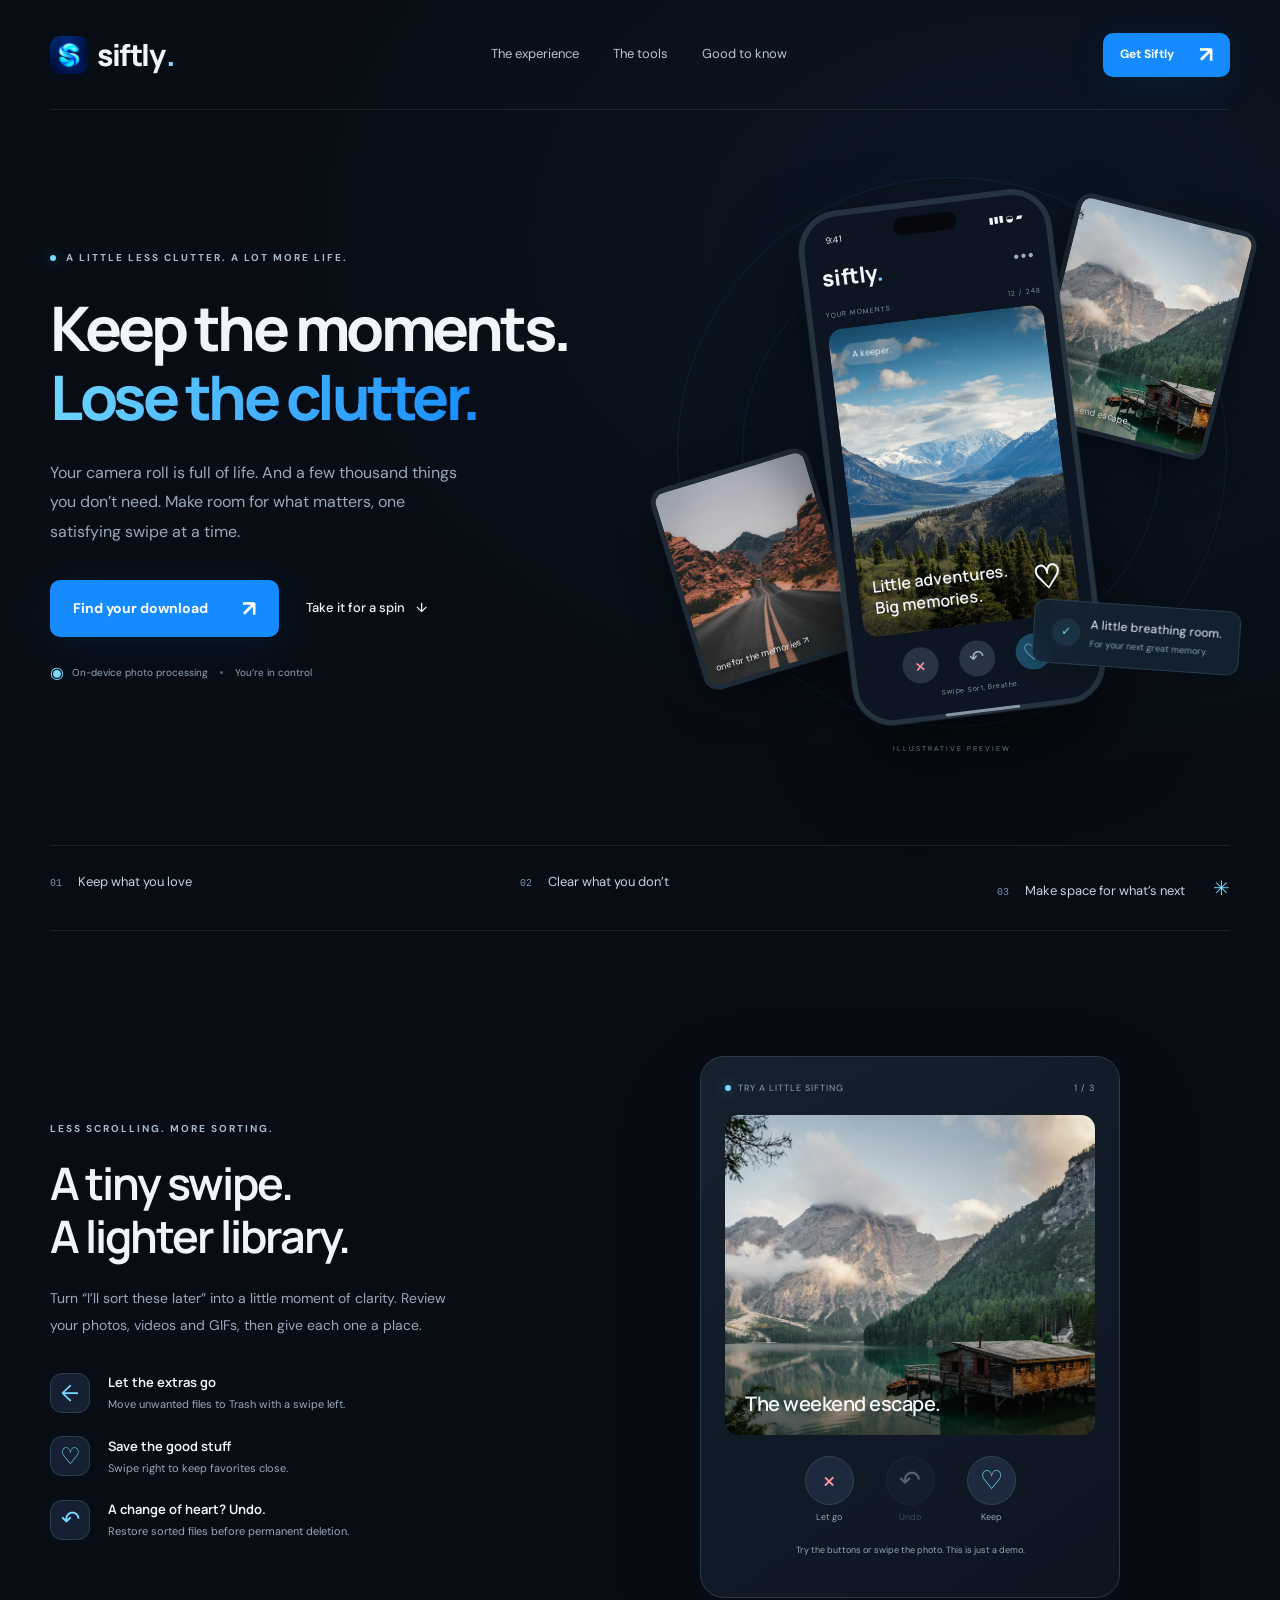
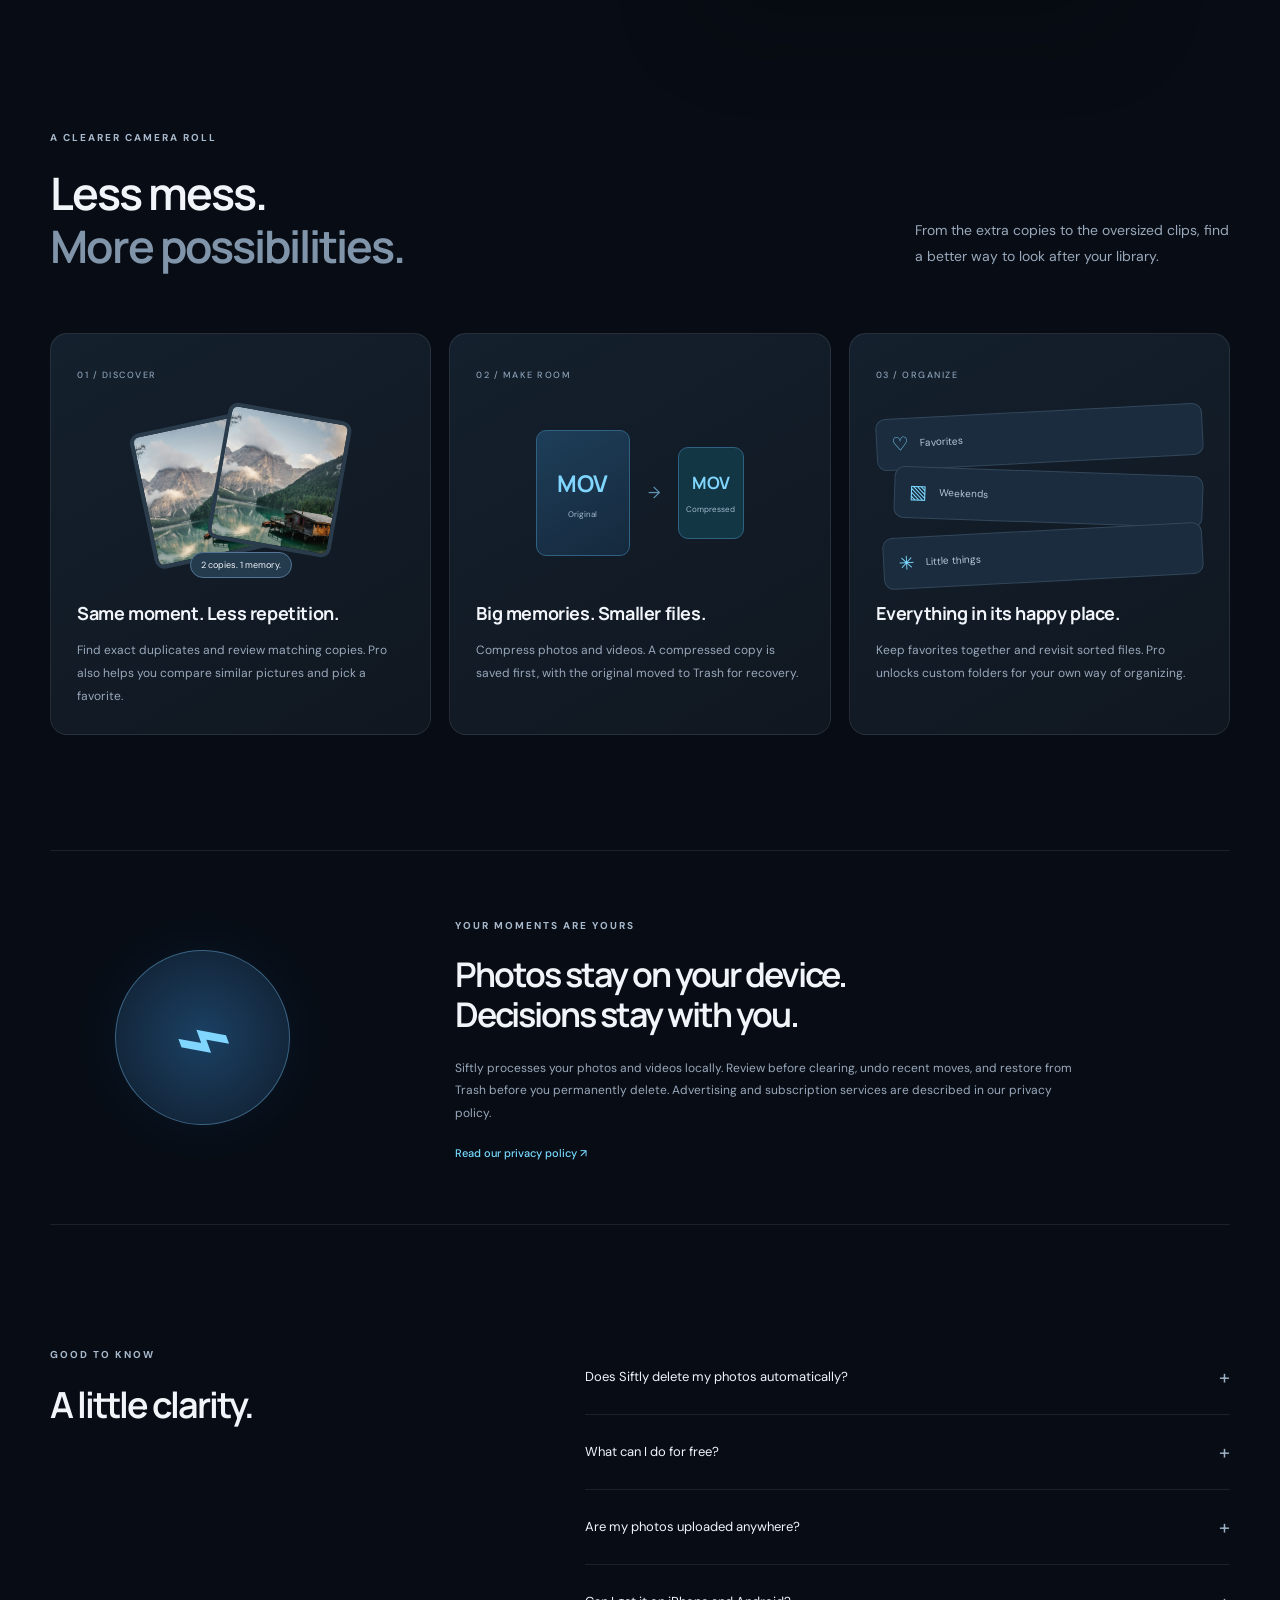
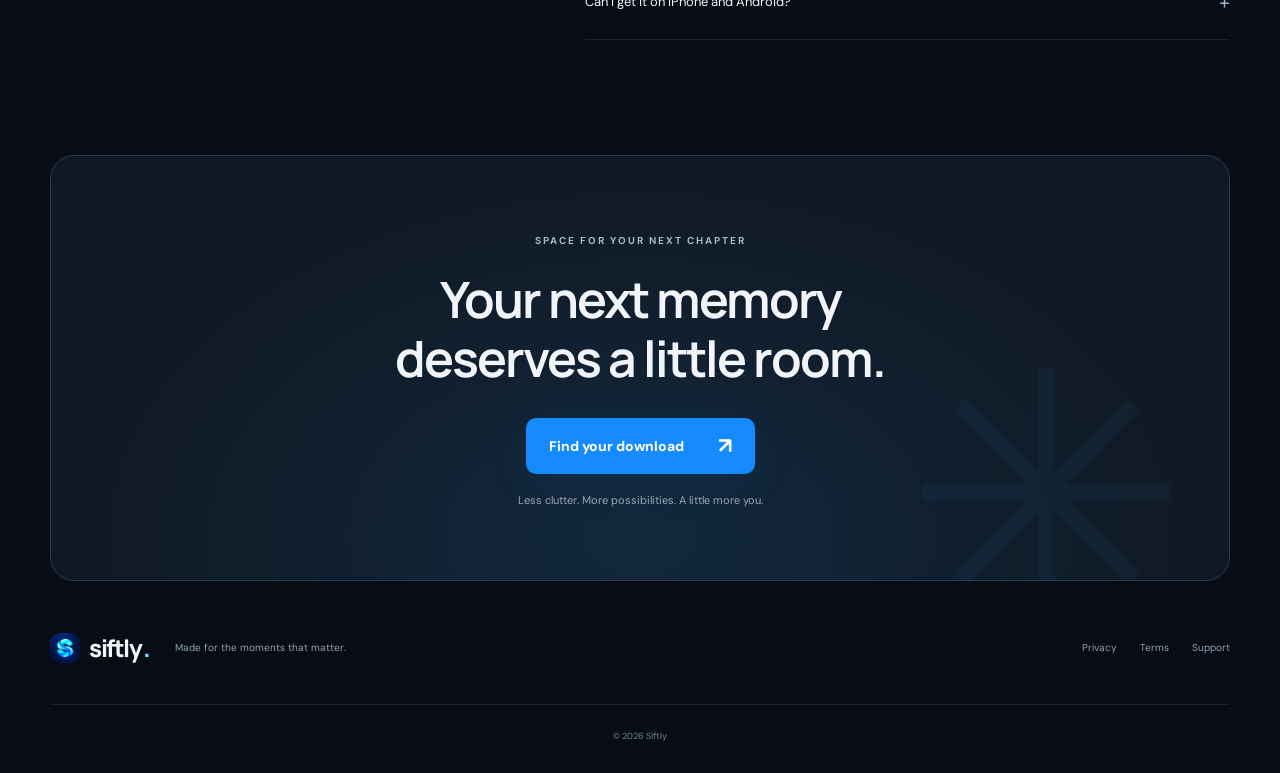
==== index.html @ bf452a88 "Create Siftly landing page and configurable universal download link" ====
<!doctype html>
<html lang="en"><head><meta charset="utf-8"><meta name="viewport" content="width=device-width, initial-scale=1"><meta name="theme-color" content="#080d15"><title>Siftly — Less clutter. More memories.</title><meta name="description" content="Make room for what matters. Siftly helps you review, organize and clean up photos and videos with a swipe, right on your device."><meta property="og:title" content="Siftly — Less clutter. More memories."><meta property="og:description" content="Keep the moments. Lose the clutter. A calmer way to clean your camera roll."><meta property="og:type" content="website"><meta property="og:image" content="https://yousfyousry.github.io/siftly-site/assets/social.jpg"><link rel="icon" href="assets/icon.png"><link rel="stylesheet" href="style.css"><script src="app.js" defer></script></head>
<body><a class="skip" href="#main">Skip to content</a><div class="ambient" aria-hidden="true"></div>
<header class="nav wrap"><a class="brand" href="./" aria-label="Siftly home"><img src="assets/icon.png" alt="" width="38" height="38">siftly<span class="brand-dot">.</span></a><nav aria-label="Main navigation"><a href="#experience">The experience</a><a href="#tools">The tools</a><a href="#questions">Good to know</a></nav><a class="button small" href="download/">Get Siftly <span>↗</span></a></header>
<main id="main"><section class="hero wrap"><div class="hero-copy"><div class="eyebrow"><span class="status-dot"></span> A LITTLE LESS CLUTTER. A LOT MORE LIFE.</div><h1>Keep the moments.<br><span>Lose the clutter.</span></h1><p class="lead">Your camera roll is full of life. And a few thousand things you don’t need. Make room for what matters, one satisfying swipe at a time.</p><div class="hero-actions"><a class="button" href="download/">Find your download <span>↗</span></a><a class="text-link" href="#experience">Take it for a spin <span>↓</span></a></div><div class="hero-note"><span>◉</span> On-device photo processing <i></i> You’re in control</div></div>
<div class="hero-art" aria-label="Illustrative Siftly photo review preview"><div class="orbit orbit-one"></div><div class="orbit orbit-two"></div><div class="photo-card back-card"><img src="assets/lake.jpg" alt="A quiet lake reflecting mountains"><span>the weekend escape</span></div><div class="photo-card side-card"><img src="assets/adventure.jpg" alt="An open landscape at golden hour"><span>one for the memories ↗</span></div><div class="phone"><div class="phone-top"><span>9:41</span><span>▮▮▮ ◒ ▰</span></div><div class="phone-heading"><span>siftly<span class="brand-dot">.</span></span><span class="phone-menu">•••</span></div><div class="phone-progress"><span>YOUR MOMENTS</span><span>12 / 248</span></div><div class="main-photo"><img src="assets/mountain.jpg" alt="A dramatic mountain peak above the clouds"><span class="photo-label">A keeper.</span><div class="photo-bottom"><span>Little adventures.<br>Big memories.</span><span>♡</span></div></div><div class="phone-controls"><span class="trash">×</span><span class="undo">↶</span><span class="like">♡</span></div><div class="phone-caption">Swipe. Sort. Breathe.</div><div class="home-indicator"></div></div><div class="floating-note"><span class="note-icon">✓</span><div>A little breathing room.<small>For your next great memory.</small></div></div><span class="art-caption">ILLUSTRATIVE PREVIEW</span></div></section>
<div class="principles wrap"><span><b>01</b> Keep what you love</span><span><b>02</b> Clear what you don’t</span><span><b>03</b> Make space for what’s next <span class="sparkle">✳</span></span></div>
<section class="experience wrap" id="experience"><div class="section-copy"><span class="eyebrow">LESS SCROLLING. MORE SORTING.</span><h2>A tiny swipe.<br>A lighter library.</h2><p>Turn “I’ll sort these later” into a little moment of clarity. Review your photos, videos and GIFs, then give each one a place.</p><div class="steps"><div><span>←</span><div><h3>Let the extras go</h3><p>Move unwanted files to Trash with a swipe left.</p></div></div><div><span>♡</span><div><h3>Save the good stuff</h3><p>Swipe right to keep favorites close.</p></div></div><div><span>↶</span><div><h3>A change of heart? Undo.</h3><p>Restore sorted files before permanent deletion.</p></div></div></div></div><div class="demo-panel"><div class="demo-heading"><span><span class="status-dot"></span> TRY A LITTLE SIFTING</span><span id="demo-counter">1 / 3</span></div><div class="demo-photo" id="demo-photo"><img id="demo-image" src="assets/lake.jpg" alt="Mountain lake, example photo"><span id="demo-stamp" aria-hidden="true"></span><span class="demo-photo-caption" id="demo-caption">The weekend escape.</span></div><div class="demo-actions"><button id="demo-trash" aria-label="Move example photo to Trash">×<small>Let go</small></button><button id="demo-undo" aria-label="Undo last example decision" disabled>↶<small>Undo</small></button><button id="demo-keep" aria-label="Keep example photo">♡<small>Keep</small></button></div><p class="demo-status" id="demo-status" role="status">Try the buttons or swipe the photo. This is just a demo.</p></div></section>
<section class="tools wrap" id="tools"><div class="section-top"><div><span class="eyebrow">A CLEARER CAMERA ROLL</span><h2>Less mess.<br><span>More possibilities.</span></h2></div><p>From the extra copies to the oversized clips, find a better way to look after your library.</p></div><div class="tool-grid"><article class="tool-card duplicates"><span class="tool-number">01 / DISCOVER</span><div class="duplicate-art" aria-hidden="true"><img src="assets/lake.jpg" alt=""><img src="assets/lake.jpg" alt=""><span>2 copies. 1 memory.</span></div><h3>Same moment. Less repetition.</h3><p>Find exact duplicates and review matching copies. Pro also helps you compare similar pictures and pick a favorite.</p></article><article class="tool-card compression"><span class="tool-number">02 / MAKE ROOM</span><div class="compress-art" aria-hidden="true"><div class="file-big">MOV<span>Original</span></div><span>→</span><div class="file-small">MOV<span>Compressed</span></div></div><h3>Big memories. Smaller files.</h3><p>Compress photos and videos. A compressed copy is saved first, with the original moved to Trash for recovery.</p></article><article class="tool-card organize"><span class="tool-number">03 / ORGANIZE</span><div class="folder-art" aria-hidden="true"><div>♡<span>Favorites</span></div><div>▧<span>Weekends</span></div><div>✳<span>Little things</span></div></div><h3>Everything in its happy place.</h3><p>Keep favorites together and revisit sorted files. Pro unlocks custom folders for your own way of organizing.</p></article></div></section>
<section class="privacy wrap"><div class="privacy-icon" aria-hidden="true">⌁</div><div><span class="eyebrow">YOUR MOMENTS ARE YOURS</span><h2>Photos stay on your device.<br>Decisions stay with you.</h2><p>Siftly processes your photos and videos locally. Review before clearing, undo recent moves, and restore from Trash before you permanently delete. Advertising and subscription services are described in our privacy policy.</p><a class="text-link" href="https://yousfyousry.github.io/siftly-legal/privacy.html">Read our privacy policy ↗</a></div></section>
<section class="faq wrap" id="questions"><div><span class="eyebrow">GOOD TO KNOW</span><h2>A little clarity.</h2></div><div class="faq-list"><details><summary>Does Siftly delete my photos automatically?<span>+</span></summary><p>You decide what to move to Trash. Permanent deletion requires a separate confirmation. Undo and Restore help you recover files before permanent deletion.</p></details><details><summary>What can I do for free?<span>+</span></summary><p>Free includes manual swipe review, photos, videos and GIFs, Favorites, Trash, Undo, Restore, basic local compression and duplicate previews. Pro adds tools such as similar-picture detection, unlimited duplicate cleanup, custom folders and advanced compression. Prices and subscription terms are shown in the app.</p></details><details><summary>Are my photos uploaded anywhere?<span>+</span></summary><p>Siftly does not upload your photos or videos. Media processing happens on your device. The app uses advertising, analytics and subscription services; see the privacy policy for their data practices.</p></details><details><summary>Can I get it on iPhone and Android?<span>+</span></summary><p>Use the download page to choose your platform. Store links will be added here when confirmed. Availability may vary by platform and region.</p></details></div></section>
<section class="final-cta wrap"><span class="eyebrow">SPACE FOR YOUR NEXT CHAPTER</span><h2>Your next memory<br>deserves a little room.</h2><a class="button" href="download/">Find your download <span>↗</span></a><p>Less clutter. More possibilities. A little more you.</p><span class="cta-spark" aria-hidden="true">✳</span></section></main>
<footer class="wrap"><a class="brand" href="./"><img src="assets/icon.png" alt="" width="30" height="30">siftly<span class="brand-dot">.</span></a><span>Made for the moments that matter.</span><div><a href="https://yousfyousry.github.io/siftly-legal/privacy.html">Privacy</a><a href="https://yousfyousry.github.io/siftly-legal/terms.html">Terms</a><a href="https://yousfyousry.github.io/siftly-legal/support.html">Support</a></div><small>© 2026 Siftly</small></footer></body></html>
---- style.css ----
@import url('https://fonts.googleapis.com/css2?family=DM+Sans:wght@400;450;500;600;650;700&family=Manrope:wght@400;500;600;650;700;750;800&display=swap');
:root{color-scheme:dark;--bg:#080d15;--surface:#111923;--text:#f1f4f9;--muted:#99a8bb;--blue:#168bff;--cyan:#77d9ff;--line:#ffffff16}*{box-sizing:border-box}html{scroll-behavior:smooth;scroll-padding-top:35px}body{margin:0;background:var(--bg);color:var(--text);font-family:'DM Sans',sans-serif;line-height:1.6}a{color:inherit;text-decoration:none}button{font:inherit}a,button,summary{-webkit-tap-highlight-color:transparent}a:focus-visible,button:focus-visible,summary:focus-visible{outline:3px solid var(--cyan);outline-offset:6px}.wrap{max-width:1240px;width:calc(100% - 100px);margin:auto}.ambient{position:absolute;inset:0 0 auto;height:950px;z-index:-1;overflow:hidden;background:radial-gradient(ellipse at 80% 25%,#112b454a,transparent 52%)}.nav{height:110px;display:flex;align-items:center;justify-content:space-between;border-bottom:1px solid var(--line)}.brand{display:flex;align-items:center;gap:9px;font:800 30px 'Manrope',sans-serif;letter-spacing:-1.5px}.brand img{border-radius:11px}.brand-dot{color:var(--cyan);margin-left:-7px}.nav nav{display:flex;gap:34px;font-size:13px;color:#bac5d2}.nav nav a:hover,.text-link:hover,footer a:hover{color:var(--cyan)}.button{display:inline-flex;justify-content:center;align-items:center;gap:34px;background:var(--blue);color:#fff;padding:17px 23px;border-radius:10px;font-size:14px;font-weight:700;box-shadow:0 7px 40px #168bff18;transition:background .2s,transform .2s}.button:hover{background:#36a2ff;transform:translateY(-2px)}.button span{font-size:22px;line-height:1}.button.small{padding:11px 17px;gap:25px;font-size:12px}.hero{display:grid;grid-template-columns:1.08fr 1fr;min-height:735px;align-items:center;gap:25px;padding-top:38px;padding-bottom:65px}.eyebrow{font-size:10px;letter-spacing:2px;font-weight:700;color:#a8b9cc;display:inline-flex;align-items:center;gap:10px}.status-dot{display:inline-block;width:6px;height:6px;border-radius:50%;background:var(--cyan);box-shadow:0 0 14px #77d9ff6b;flex-shrink:0}h1,h2,h3,p{margin:0}h1,h2,h3{font-family:'Manrope',sans-serif}h1{font-size:clamp(42px,4.8vw,66px);line-height:1.12;letter-spacing:-3.5px;font-weight:750;margin:26px 0}h1>span{background:linear-gradient(110deg,#71d8ff,#168bff);background-clip:text;-webkit-background-clip:text;color:transparent}.lead{font-size:16px;color:var(--muted);max-width:425px;line-height:1.85}.hero-actions{display:flex;align-items:center;gap:27px;margin:34px 0 23px}.text-link{font-size:13px;font-weight:500}.hero-actions .text-link span{margin-left:8px}.hero-note{display:flex;align-items:center;gap:8px;color:#94a6ba;font-size:10px}.hero-note>span{color:var(--cyan);font-size:16px}.hero-note i{height:3px;width:3px;background:#536278;border-radius:50%;margin:0 4px}.hero-art{position:relative;height:600px;isolation:isolate}.orbit{position:absolute;border:1px solid #168bff22;width:550px;height:550px;left:50%;top:48%;transform:translate(-50%,-50%);border-radius:50%;z-index:-2}.orbit-two{width:420px;height:420px;background:radial-gradient(circle,#168bff15,transparent 70%)}.phone{position:absolute;top:35px;left:50%;transform:translateX(-50%) rotate(-7deg);width:253px;height:517px;border:5px solid #25333e;border-radius:40px;background:#0c1521;box-shadow:0 40px 80px #0009,0 0 0 1px #69819a55;padding:16px 13px}.phone-top{display:flex;justify-content:space-between;font-size:9px;padding:0 9px 12px}.phone-top::after{content:'';position:absolute;top:9px;left:91px;height:18px;width:64px;border-radius:16px;background:#06080d}.phone-heading{display:flex;justify-content:space-between;align-items:center;font:800 22px 'Manrope';padding:4px 1px}.phone-heading .brand-dot{margin:0}.phone-menu{font:700 15px sans-serif;color:#a0aec0;letter-spacing:2px}.phone-progress{display:flex;justify-content:space-between;color:#7d90a7;font-size:7px;letter-spacing:1px;padding:12px 0 8px}.main-photo{height:310px;position:relative;overflow:hidden;border-radius:15px}.main-photo>img{height:100%;width:100%;object-fit:cover}.main-photo:after{content:'';position:absolute;inset:0;background:linear-gradient(transparent 45%,#0009)}.photo-label{position:absolute;z-index:1;top:16px;left:12px;font-size:9px;padding:4px 10px;border-radius:20px;background:#ffffff25;backdrop-filter:blur(10px)}.photo-bottom{position:absolute;z-index:1;bottom:16px;left:14px;right:14px;display:flex;align-items:center;justify-content:space-between;font:600 16px 'Manrope';line-height:1.4}.photo-bottom>span:last-child{font-size:32px}.phone-controls{display:flex;justify-content:center;gap:21px;padding:16px 0 6px}.phone-controls>span{width:36px;height:36px;border-radius:50%;display:grid;place-items:center;font-size:23px;background:#283444}.phone-controls .trash{color:#ff929e}.phone-controls .like{background:#1d4d6a;color:#8cdeff}.phone-controls .undo{font-size:18px;color:#a0b6c7}.phone-caption{font-size:7px;color:#8498ad;text-align:center;letter-spacing:.5px}.home-indicator{width:75px;height:3px;border-radius:10px;background:#8795a6;margin:16px auto 0}.photo-card{position:absolute;border:5px solid #1e2a36;background:#1e2a36;border-radius:15px;overflow:hidden;box-shadow:0 15px 45px #0006}.photo-card img{width:100%;height:100%;object-fit:cover}.photo-card span{position:absolute;bottom:10px;left:10px;font-size:9px;text-shadow:0 2px 6px #000}.back-card{width:185px;height:235px;right:-4px;top:45px;transform:rotate(14deg);z-index:-1}.side-card{width:165px;height:210px;left:-1px;top:300px;transform:rotate(-17deg);z-index:-1}.floating-note{position:absolute;right:-10px;bottom:95px;display:flex;align-items:center;gap:10px;border:1px solid #8bdcff27;background:#132434db;backdrop-filter:blur(20px);padding:13px 18px;border-radius:12px;box-shadow:0 10px 30px #0003;font-size:12px;transform:rotate(4deg)}.floating-note small{display:block;color:#839cb3;font-size:9px;margin-top:2px}.note-icon{width:28px;height:28px;display:grid;place-items:center;background:#77d9ff16;color:var(--cyan);border-radius:50%}.art-caption{position:absolute;bottom:10px;left:50%;transform:translateX(-50%);font-size:7px;letter-spacing:2px;color:#687c91;white-space:nowrap}.principles{display:flex;justify-content:space-between;border-block:1px solid var(--line);padding:26px 0;font-size:13px;color:#c7d2df}.principles b{font:400 10px monospace;color:#7791aa;margin-right:13px}.sparkle{color:var(--cyan);font-size:20px;margin-left:25px}.experience{display:grid;grid-template-columns:1fr 1fr;gap:120px;align-items:center;padding-block:125px}h2{font-size:clamp(34px,3.5vw,47px);line-height:1.18;letter-spacing:-2px;font-weight:650;margin:18px 0 22px}.section-copy>p,.section-top>p,.privacy p{color:var(--muted);font-size:14px;line-height:1.9;max-width:405px}.steps{margin-top:34px;display:grid;gap:22px}.steps>div{display:flex;gap:18px;align-items:center}.steps>div>span{width:40px;height:40px;display:grid;place-items:center;color:var(--cyan);background:#152132;border:1px solid #2b3e53;border-radius:12px;font-size:23px}.steps h3{font-size:13px;font-weight:650;margin-bottom:3px}.steps p{color:var(--muted);font-size:11px}.demo-panel{border:1px solid #29394a;border-radius:24px;padding:24px;background:linear-gradient(145deg,#15212d,#0c1420);max-width:420px;box-shadow:0 35px 90px #0003}.demo-heading{display:flex;justify-content:space-between;align-items:center;color:#8ca2b7;font-size:9px;letter-spacing:1px;margin-bottom:20px}.demo-heading>span:first-child{display:flex;align-items:center;gap:7px}.demo-photo{height:320px;border-radius:14px;position:relative;overflow:hidden;touch-action:pan-y;transition:transform .18s,opacity .18s}.demo-photo img{width:100%;height:100%;object-fit:cover}.demo-photo:after{content:'';position:absolute;inset:60% 0 0;background:linear-gradient(transparent,#0008)}.demo-photo-caption{position:absolute;bottom:18px;left:20px;z-index:1;font:600 20px 'Manrope';letter-spacing:-.5px}.demo-actions{display:flex;justify-content:center;gap:32px;padding-top:21px}.demo-actions button{border:1px solid #344357;background:#1d2a3d;color:#e4eaf2;border-radius:50%;width:49px;height:49px;font-size:26px;position:relative;cursor:pointer;transition:transform .2s,background .2s}.demo-actions button:hover{transform:scale(1.1);background:#2a3d57}.demo-actions button:disabled{opacity:.35;cursor:default}.demo-actions small{position:absolute;top:53px;left:0;right:0;font-size:9px;color:#91a5ba;white-space:nowrap}.demo-actions button:first-child{color:#ff97a8}.demo-actions button:last-child{color:var(--cyan)}.demo-status{margin-top:38px;font-size:9px;text-align:center;color:#91a5ba;min-height:30px}#demo-stamp{position:absolute;top:25px;left:25px;font-size:24px;font-weight:700;z-index:2;color:var(--cyan);border:2px solid currentColor;padding:3px 12px;border-radius:7px;transform:rotate(-12deg);display:none}.section-top{display:flex;align-items:flex-end;justify-content:space-between;margin-bottom:38px}.section-top>p{max-width:315px;margin-bottom:25px}.section-top h2 span{color:#8094aa}.tool-grid{display:grid;grid-template-columns:repeat(3,1fr);gap:18px}.tool-card{border:1px solid var(--line);border-radius:17px;background:linear-gradient(150deg,#14202d,#101720);padding:26px;overflow:hidden}.tool-number{font:500 9px 'DM Sans';letter-spacing:1.5px;color:#8a9fb5}.tool-card h3{font-size:18px;line-height:1.5;letter-spacing:-.4px;margin:20px 0 12px}.tool-card p{font-size:12px;line-height:1.9;color:var(--muted)}.duplicate-art{position:relative;height:175px;margin-top:20px}.duplicate-art img{position:absolute;width:125px;height:138px;object-fit:cover;border-radius:10px;border:4px solid #2a3c4c;top:16px;left:calc(50% - 100px);transform:rotate(-12deg)}.duplicate-art img+img{left:calc(50% - 24px);transform:rotate(10deg);top:6px}.duplicate-art>span{position:absolute;bottom:2px;left:50%;transform:translateX(-50%);font-size:9px;white-space:nowrap;background:#243a4d;border:1px solid #537694;padding:5px 10px;border-radius:20px}.compress-art{height:175px;margin-top:20px;display:flex;gap:18px;align-items:center;justify-content:center}.file-big,.file-small{border:1px solid #2f6183;border-radius:10px;background:linear-gradient(150deg,#1e3e59,#15293d);display:flex;flex-direction:column;align-items:center;justify-content:center;font:700 23px 'Manrope';color:#80d6ff;width:94px;height:126px}.file-small{width:66px;height:92px;font-size:17px;background:#123644}.compress-art>span{color:#6293b4}.compress-art div>span{font:400 8px 'DM Sans';margin-top:10px;color:#a2b9cc}.folder-art{display:flex;flex-direction:column;gap:7px;margin:28px 0 0;height:167px;justify-content:center}.folder-art>div{padding:10px 14px;border-radius:10px;border:1px solid #32475b;background:#1a2c3e;color:#7cd9ff;display:flex;align-items:center;gap:12px;font-size:19px;transform:rotate(-3deg)}.folder-art>div:nth-child(2){margin-left:18px;transform:rotate(2deg)}.folder-art>div:nth-child(3){margin-left:7px}.folder-art span{font-size:10px;color:#b5c8da}.privacy{display:grid;grid-template-columns:260px 1fr;align-items:center;gap:80px;margin-top:115px;padding:60px 65px;border-block:1px solid var(--line)}.privacy-icon{border:1px solid #3a6484;background:radial-gradient(circle,#1b4164,#101c2b);border-radius:50%;width:175px;height:175px;display:grid;place-items:center;color:#80d6ff;font-size:95px;box-shadow:0 0 60px #168bff12;transform:rotate(-20deg)}.privacy h2{font-size:34px}.privacy p{max-width:620px;font-size:12px}.privacy .text-link{display:inline-block;margin-top:20px;color:var(--cyan);font-size:11px}.faq{display:grid;grid-template-columns:1fr 1.4fr;gap:75px;padding-block:115px}.faq h2{font-size:36px}.faq details{border-bottom:1px solid var(--line);padding:21px 0}.faq summary{display:flex;align-items:center;justify-content:space-between;gap:20px;cursor:pointer;font-size:13px;list-style:none}.faq summary::-webkit-details-marker{display:none}.faq summary>span{font-size:20px;color:#9cb1c6}.faq details[open] summary>span{transform:rotate(45deg)}.faq details p{font-size:12px;color:var(--muted);line-height:1.85;padding-top:17px;padding-right:20px}.final-cta{position:relative;overflow:hidden;padding:70px;text-align:center;border:1px solid #233c57;border-radius:24px;background:radial-gradient(ellipse at 50% 90%,#143e6566,transparent 70%),#101923}.final-cta h2{font-size:50px;position:relative;z-index:1;margin-bottom:30px}.final-cta p{font-size:11px;color:var(--muted);margin-top:18px}.cta-spark{position:absolute;right:40px;bottom:-90px;font-size:340px;color:#3fa7ff0b;line-height:1}footer{display:flex;align-items:center;gap:25px;flex-wrap:wrap;padding:50px 0 30px;font-size:10px;color:#8fa2b7}footer .brand{font-size:24px;color:var(--text)}footer>div{margin-left:auto;display:flex;gap:23px}footer small{width:100%;font-size:9px;text-align:center;border-top:1px solid var(--line);padding-top:24px;margin-top:15px;color:#708397}.skip{position:absolute;top:-100px;left:20px;padding:10px;z-index:10;background:var(--blue)}.skip:focus{top:10px}.download-page{min-height:100vh;display:flex;flex-direction:column}.download-main{flex:1;text-align:center;padding:85px 0}.download-main>img{width:85px;border-radius:24px}.download-main h1{font-size:52px;margin:25px auto 20px}.download-main>p{color:var(--muted);max-width:440px;margin:auto;font-size:15px}.store-options{display:flex;justify-content:center;gap:16px;margin:35px 0 25px}.store-option{width:230px;border:1px solid #334b62;border-radius:15px;padding:22px;text-align:left;background:var(--surface);display:flex;gap:17px;align-items:center}.store-option b{font-size:24px;color:var(--cyan)}.store-option strong{font-size:14px;display:block}.store-option small{font-size:10px;color:var(--muted)}.store-option.detected{border-color:var(--blue);box-shadow:0 0 35px #168bff20}.download-status{font-size:12px!important;padding:0 15px}.download-main .text-link{display:inline-block;margin-top:30px;color:var(--cyan)}.reveal{opacity:0;transform:translateY(18px);transition:opacity .7s,transform .7s}.reveal.visible{opacity:1;transform:none}
@media(min-width:1500px){.hero{min-height:780px}}@media(max-width:1100px){.wrap{width:calc(100% - 64px)}h1{font-size:50px}.hero{gap:0}.hero-art{transform:scale(.88);transform-origin:center}.hero-actions{gap:17px}.hero-actions .button{gap:18px}.experience{gap:65px}.privacy{grid-template-columns:180px 1fr;gap:40px;padding-inline:25px}.tool-card{padding:20px}.tool-card h3{font-size:16px}}@media(max-width:800px){.nav{height:88px}.nav nav{gap:20px}.nav nav a{font-size:11px}.nav nav a:last-child{display:none}.hero{grid-template-columns:1fr;text-align:center;padding-top:65px;min-height:0;gap:20px}.hero-copy{max-width:580px;margin:auto}.hero h1{font-size:58px}.lead{margin:auto;max-width:460px}.hero-actions,.hero-note{justify-content:center}.hero-art{width:500px;max-width:100%;margin:auto;height:570px;transform:scale(.94)}.principles{font-size:10px}.principles b{margin-right:7px}.sparkle{display:none}.experience{gap:45px;padding-block:80px}.steps p{font-size:10px}.demo-panel{padding:17px}.demo-photo{height:270px}.tool-grid{grid-template-columns:1fr}.tool-card{display:grid;grid-template-columns:240px 1fr;padding:30px;gap:0 25px}.tool-number{grid-column:1/-1}.duplicate-art,.compress-art,.folder-art{grid-column:1;grid-row:2/4}.tool-card h3{align-self:end;font-size:21px}.tool-card p{grid-column:2;grid-row:3}.section-top>p{max-width:250px}.privacy{margin-top:70px;grid-template-columns:115px 1fr;gap:35px}.privacy-icon{width:110px;height:110px;font-size:65px}.privacy h2{font-size:27px}.faq{gap:35px;padding-block:80px}.final-cta{padding:55px 20px}footer>span{display:none}}@media(max-width:560px){.wrap{width:calc(100% - 40px)}.nav nav{display:none}.brand{font-size:27px}.hero{padding-top:52px;padding-bottom:20px}.eyebrow{font-size:8px;letter-spacing:1.6px}.hero h1{font-size:44px;letter-spacing:-2.5px;margin-top:22px}.lead{font-size:14px;line-height:1.8}.hero-actions{flex-direction:column;gap:18px;margin-top:28px}.hero-actions .button{padding:16px 24px;gap:40px}.hero-note{font-size:9px;margin-top:26px;gap:6px}.hero-art{height:505px;transform:scale(.85);width:400px;margin-top:-15px;margin-bottom:-38px}.back-card{right:-10px;width:145px;height:200px}.side-card{left:-9px;width:130px;height:180px}.floating-note{right:-14px;font-size:10px;bottom:35px;padding:12px}.orbit{width:420px;height:420px}.orbit-two{width:330px;height:330px}.phone{top:10px}.art-caption{bottom:-38px}.principles{display:grid;grid-template-columns:1fr;gap:14px;margin-top:40px;padding:23px 0;font-size:12px}.principles b{margin-right:15px}.experience{grid-template-columns:1fr;padding-block:70px;gap:36px}.section-copy>p{font-size:13px}h2{font-size:37px}.steps p{font-size:11px}.demo-panel{width:100%;margin:auto;padding:22px}.demo-photo{height:300px}.section-top{display:block}.section-top>p{max-width:100%;font-size:13px;margin-top:20px}.tool-card{display:block;padding:25px}.tool-card h3{font-size:20px}.duplicate-art,.compress-art,.folder-art{height:175px;max-width:280px;margin-inline:auto}.privacy{grid-template-columns:1fr;padding:40px 0;gap:25px}.privacy-icon{width:75px;height:75px;font-size:48px}.privacy h2{font-size:27px;letter-spacing:-1.2px}.faq{grid-template-columns:1fr;gap:12px;padding-block:65px}.faq h2{margin-bottom:5px}.faq summary{font-size:12px}.final-cta h2{font-size:35px;letter-spacing:-1.8px}.final-cta{padding:43px 18px}.final-cta .eyebrow{font-size:7px}footer{justify-content:space-between;padding-top:35px}footer>div{gap:14px}.download-main{padding:65px 0}.download-main h1{font-size:38px;letter-spacing:-2px}.store-options{flex-direction:column;align-items:center}.store-option{width:100%;max-width:320px}.download-main>p{font-size:13px}.download-page .nav .text-link{font-size:11px}}
@media(prefers-reduced-motion:reduce){html{scroll-behavior:auto}*,*:before,*:after{transition:none!important;animation:none!important}.reveal{opacity:1;transform:none}}
/* Keep the decorative orbit and tilted photo edges inside narrow screens. */
body{overflow-x:hidden}
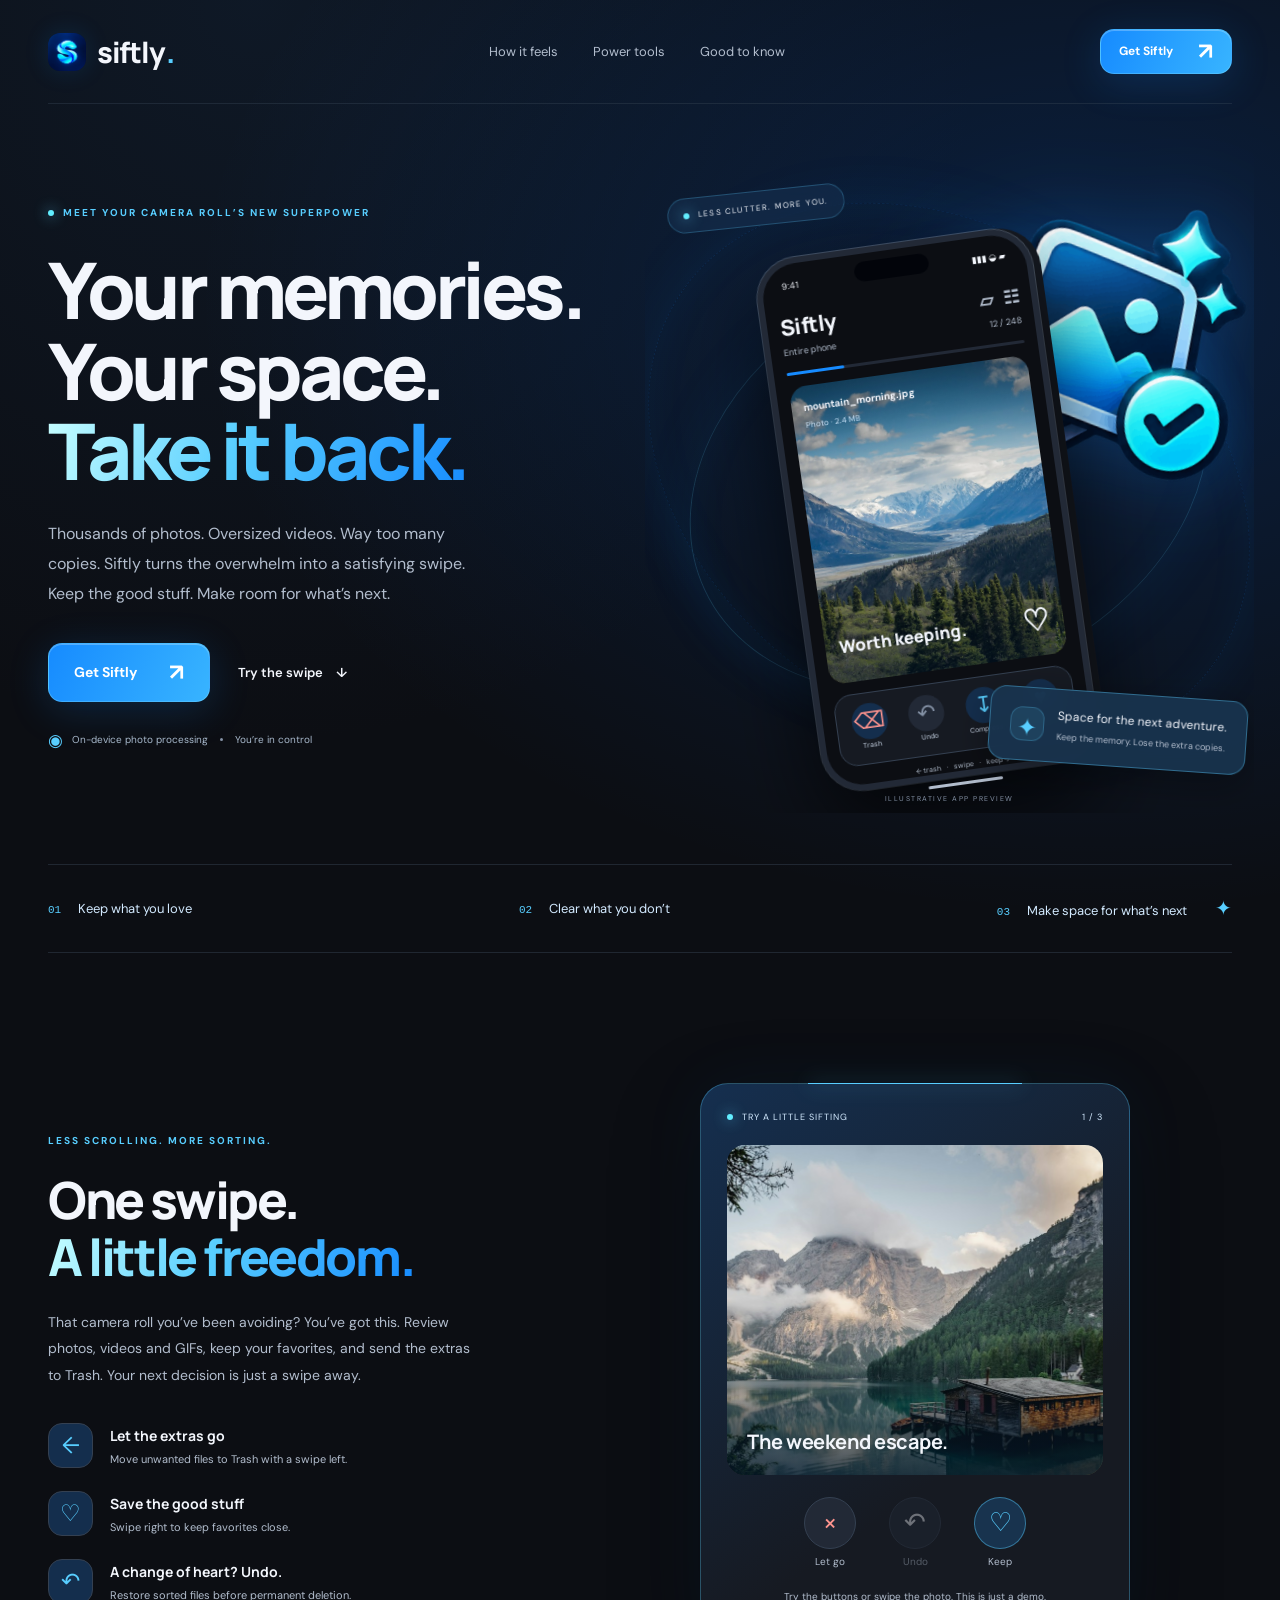
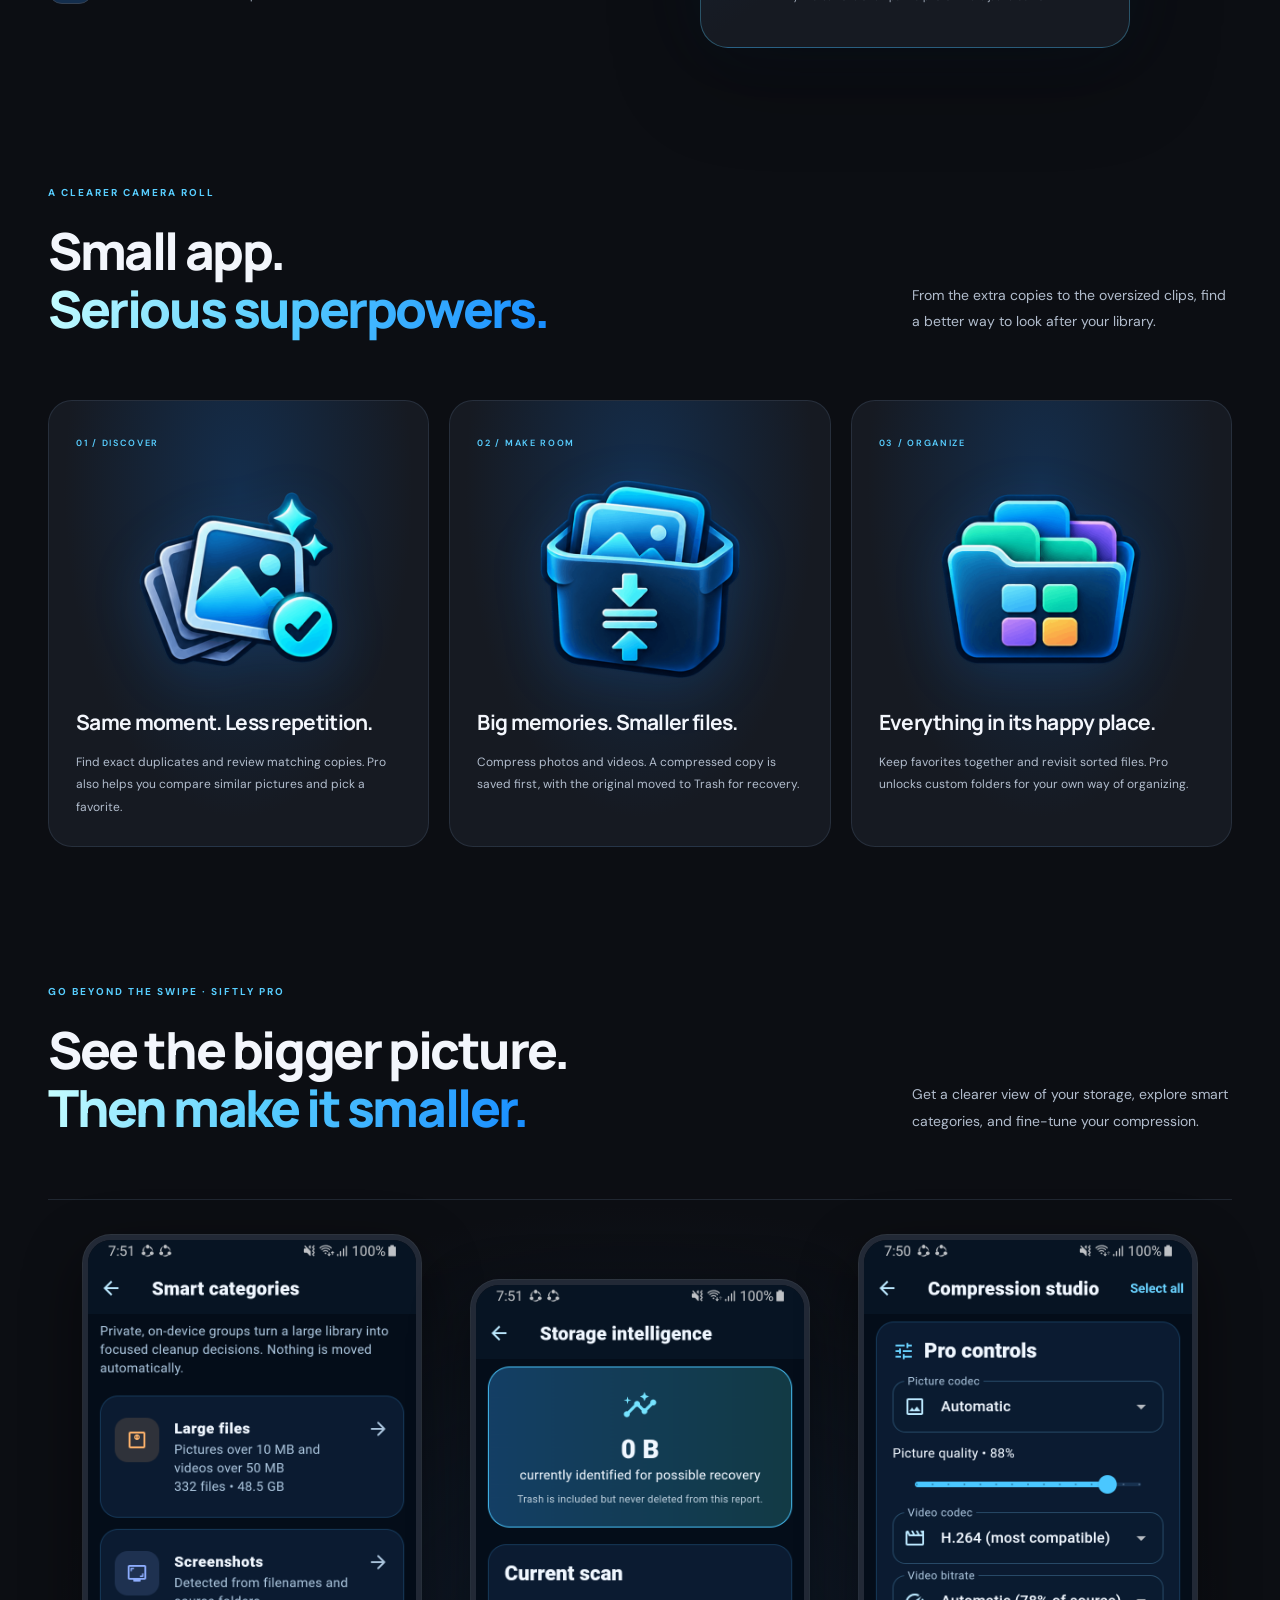
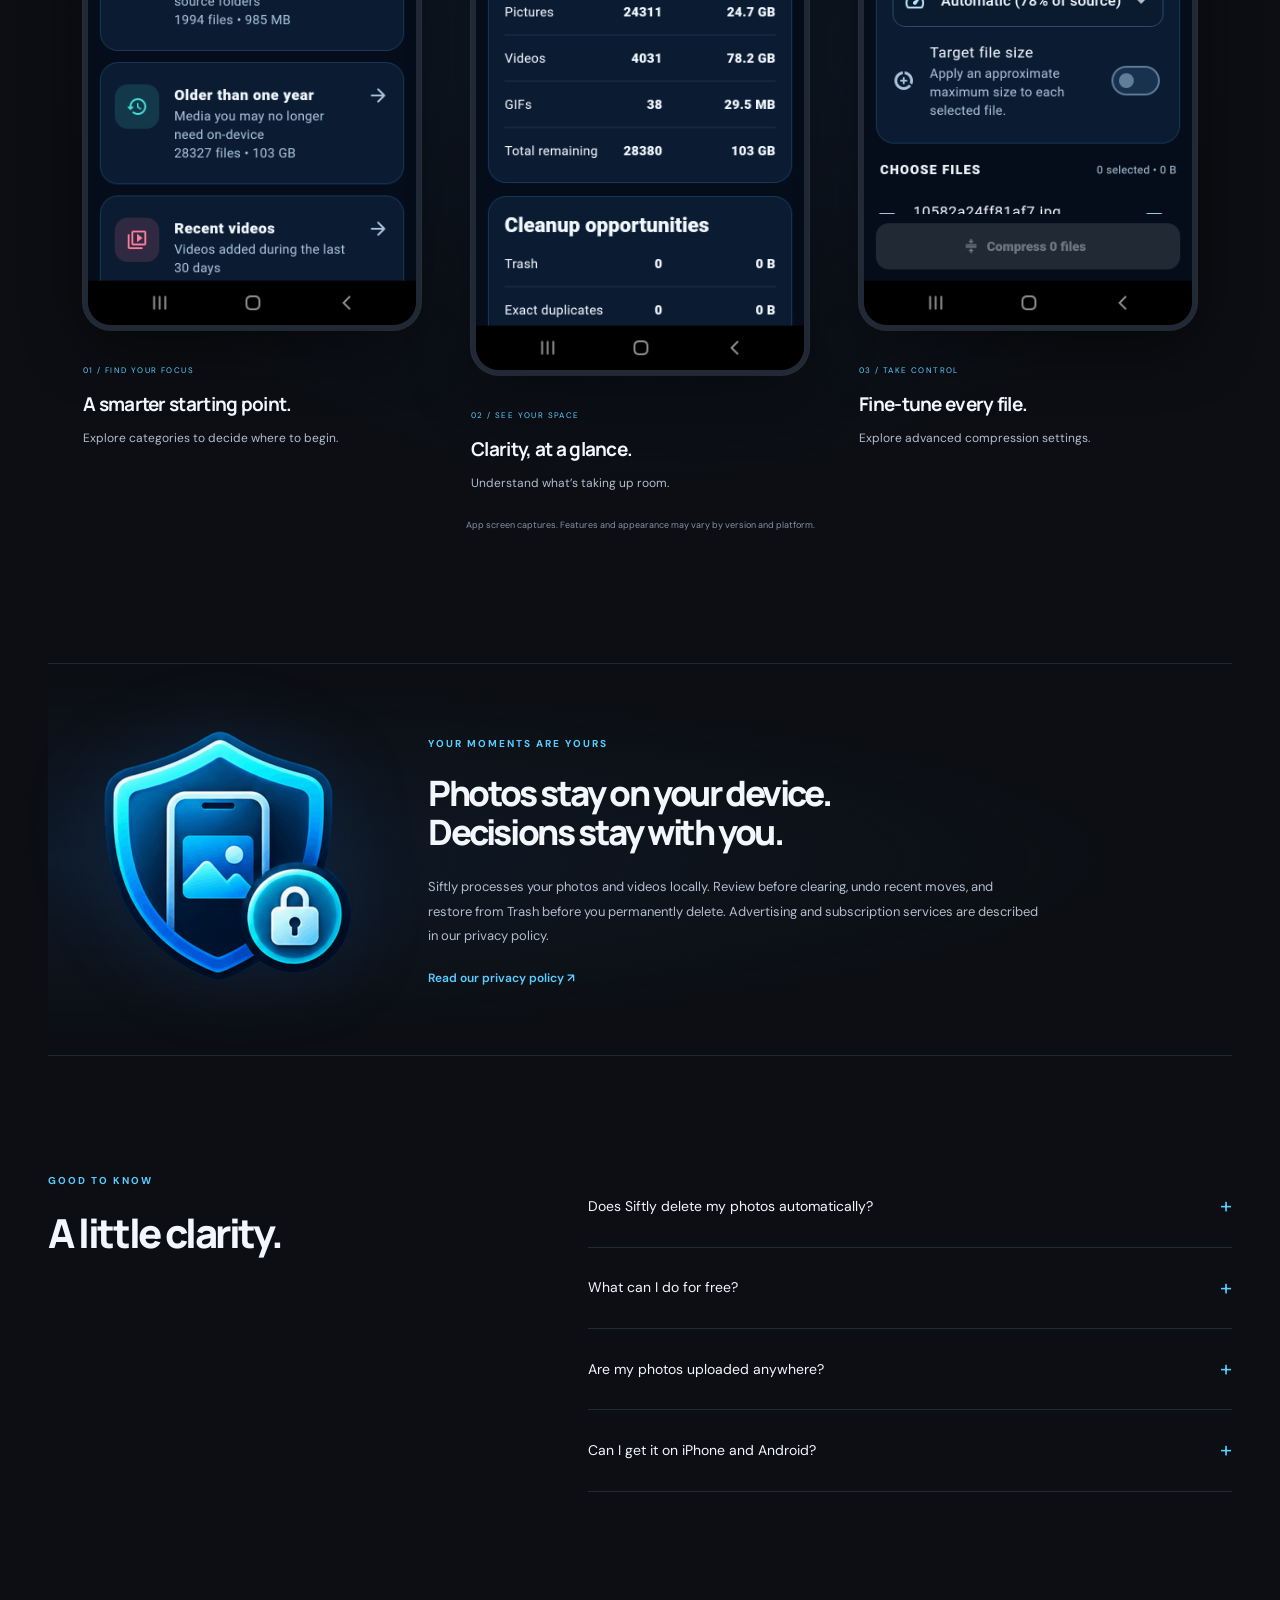
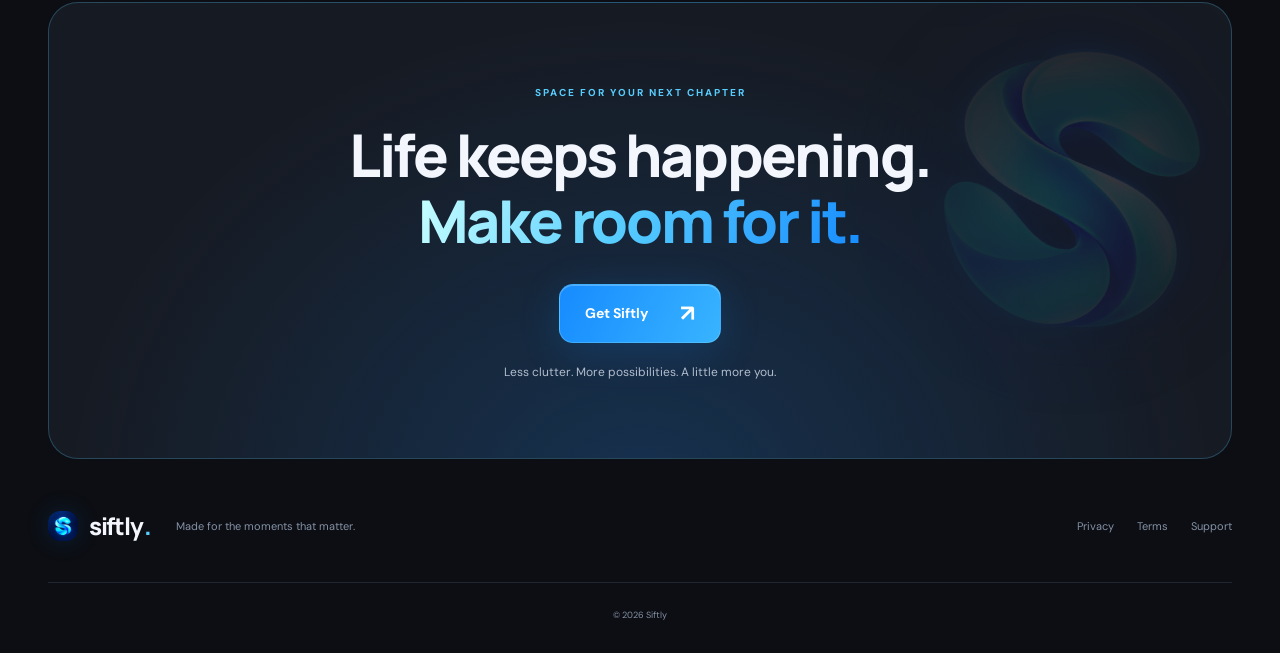
==== commit a38eabda: "Redesign Siftly landing page around app branding and visuals" ====
--- a/index.html
+++ b/index.html
@@ -1,13 +1,18 @@
 <!doctype html>
-<html lang="en"><head><meta charset="utf-8"><meta name="viewport" content="width=device-width, initial-scale=1"><meta name="theme-color" content="#080d15"><title>Siftly — Less clutter. More memories.</title><meta name="description" content="Make room for what matters. Siftly helps you review, organize and clean up photos and videos with a swipe, right on your device."><meta property="og:title" content="Siftly — Less clutter. More memories."><meta property="og:description" content="Keep the moments. Lose the clutter. A calmer way to clean your camera roll."><meta property="og:type" content="website"><meta property="og:image" content="https://yousfyousry.github.io/siftly-site/assets/social.jpg"><link rel="icon" href="assets/icon.png"><link rel="stylesheet" href="style.css"><script src="app.js" defer></script></head>
+<html lang="en"><head><meta charset="utf-8"><meta name="viewport" content="width=device-width, initial-scale=1"><meta name="theme-color" content="#0C0E13"><title>Siftly — Your memories. Your space. Take it back.</title><meta name="description" content="Make room for what matters. Siftly helps you review, organize and clean up photos and videos with a swipe, right on your device."><meta property="og:title" content="Siftly — Your memories. Your space. Take it back."><meta property="og:description" content="Keep the moments. Lose the clutter. A calmer way to clean your camera roll."><meta property="og:type" content="website"><meta property="og:image" content="https://yousfyousry.github.io/siftly-site/assets/icon.png"><link rel="icon" href="assets/icon.png"><link rel="stylesheet" href="style.css"><script src="app.js" defer></script></head>
 <body><a class="skip" href="#main">Skip to content</a><div class="ambient" aria-hidden="true"></div>
-<header class="nav wrap"><a class="brand" href="./" aria-label="Siftly home"><img src="assets/icon.png" alt="" width="38" height="38">siftly<span class="brand-dot">.</span></a><nav aria-label="Main navigation"><a href="#experience">The experience</a><a href="#tools">The tools</a><a href="#questions">Good to know</a></nav><a class="button small" href="download/">Get Siftly <span>↗</span></a></header>
-<main id="main"><section class="hero wrap"><div class="hero-copy"><div class="eyebrow"><span class="status-dot"></span> A LITTLE LESS CLUTTER. A LOT MORE LIFE.</div><h1>Keep the moments.<br><span>Lose the clutter.</span></h1><p class="lead">Your camera roll is full of life. And a few thousand things you don’t need. Make room for what matters, one satisfying swipe at a time.</p><div class="hero-actions"><a class="button" href="download/">Find your download <span>↗</span></a><a class="text-link" href="#experience">Take it for a spin <span>↓</span></a></div><div class="hero-note"><span>◉</span> On-device photo processing <i></i> You’re in control</div></div>
-<div class="hero-art" aria-label="Illustrative Siftly photo review preview"><div class="orbit orbit-one"></div><div class="orbit orbit-two"></div><div class="photo-card back-card"><img src="assets/lake.jpg" alt="A quiet lake reflecting mountains"><span>the weekend escape</span></div><div class="photo-card side-card"><img src="assets/adventure.jpg" alt="An open landscape at golden hour"><span>one for the memories ↗</span></div><div class="phone"><div class="phone-top"><span>9:41</span><span>▮▮▮ ◒ ▰</span></div><div class="phone-heading"><span>siftly<span class="brand-dot">.</span></span><span class="phone-menu">•••</span></div><div class="phone-progress"><span>YOUR MOMENTS</span><span>12 / 248</span></div><div class="main-photo"><img src="assets/mountain.jpg" alt="A dramatic mountain peak above the clouds"><span class="photo-label">A keeper.</span><div class="photo-bottom"><span>Little adventures.<br>Big memories.</span><span>♡</span></div></div><div class="phone-controls"><span class="trash">×</span><span class="undo">↶</span><span class="like">♡</span></div><div class="phone-caption">Swipe. Sort. Breathe.</div><div class="home-indicator"></div></div><div class="floating-note"><span class="note-icon">✓</span><div>A little breathing room.<small>For your next great memory.</small></div></div><span class="art-caption">ILLUSTRATIVE PREVIEW</span></div></section>
-<div class="principles wrap"><span><b>01</b> Keep what you love</span><span><b>02</b> Clear what you don’t</span><span><b>03</b> Make space for what’s next <span class="sparkle">✳</span></span></div>
-<section class="experience wrap" id="experience"><div class="section-copy"><span class="eyebrow">LESS SCROLLING. MORE SORTING.</span><h2>A tiny swipe.<br>A lighter library.</h2><p>Turn “I’ll sort these later” into a little moment of clarity. Review your photos, videos and GIFs, then give each one a place.</p><div class="steps"><div><span>←</span><div><h3>Let the extras go</h3><p>Move unwanted files to Trash with a swipe left.</p></div></div><div><span>♡</span><div><h3>Save the good stuff</h3><p>Swipe right to keep favorites close.</p></div></div><div><span>↶</span><div><h3>A change of heart? Undo.</h3><p>Restore sorted files before permanent deletion.</p></div></div></div></div><div class="demo-panel"><div class="demo-heading"><span><span class="status-dot"></span> TRY A LITTLE SIFTING</span><span id="demo-counter">1 / 3</span></div><div class="demo-photo" id="demo-photo"><img id="demo-image" src="assets/lake.jpg" alt="Mountain lake, example photo"><span id="demo-stamp" aria-hidden="true"></span><span class="demo-photo-caption" id="demo-caption">The weekend escape.</span></div><div class="demo-actions"><button id="demo-trash" aria-label="Move example photo to Trash">×<small>Let go</small></button><button id="demo-undo" aria-label="Undo last example decision" disabled>↶<small>Undo</small></button><button id="demo-keep" aria-label="Keep example photo">♡<small>Keep</small></button></div><p class="demo-status" id="demo-status" role="status">Try the buttons or swipe the photo. This is just a demo.</p></div></section>
-<section class="tools wrap" id="tools"><div class="section-top"><div><span class="eyebrow">A CLEARER CAMERA ROLL</span><h2>Less mess.<br><span>More possibilities.</span></h2></div><p>From the extra copies to the oversized clips, find a better way to look after your library.</p></div><div class="tool-grid"><article class="tool-card duplicates"><span class="tool-number">01 / DISCOVER</span><div class="duplicate-art" aria-hidden="true"><img src="assets/lake.jpg" alt=""><img src="assets/lake.jpg" alt=""><span>2 copies. 1 memory.</span></div><h3>Same moment. Less repetition.</h3><p>Find exact duplicates and review matching copies. Pro also helps you compare similar pictures and pick a favorite.</p></article><article class="tool-card compression"><span class="tool-number">02 / MAKE ROOM</span><div class="compress-art" aria-hidden="true"><div class="file-big">MOV<span>Original</span></div><span>→</span><div class="file-small">MOV<span>Compressed</span></div></div><h3>Big memories. Smaller files.</h3><p>Compress photos and videos. A compressed copy is saved first, with the original moved to Trash for recovery.</p></article><article class="tool-card organize"><span class="tool-number">03 / ORGANIZE</span><div class="folder-art" aria-hidden="true"><div>♡<span>Favorites</span></div><div>▧<span>Weekends</span></div><div>✳<span>Little things</span></div></div><h3>Everything in its happy place.</h3><p>Keep favorites together and revisit sorted files. Pro unlocks custom folders for your own way of organizing.</p></article></div></section>
-<section class="privacy wrap"><div class="privacy-icon" aria-hidden="true">⌁</div><div><span class="eyebrow">YOUR MOMENTS ARE YOURS</span><h2>Photos stay on your device.<br>Decisions stay with you.</h2><p>Siftly processes your photos and videos locally. Review before clearing, undo recent moves, and restore from Trash before you permanently delete. Advertising and subscription services are described in our privacy policy.</p><a class="text-link" href="https://yousfyousry.github.io/siftly-legal/privacy.html">Read our privacy policy ↗</a></div></section>
+<header class="nav wrap"><a class="brand" href="./" aria-label="Siftly home"><img src="assets/icon.png" alt="" width="38" height="38">siftly<span class="brand-dot">.</span></a><nav aria-label="Main navigation"><a href="#experience">How it feels</a><a href="#tools">Power tools</a><a href="#questions">Good to know</a></nav><a class="button small" href="download/">Get Siftly <span>↗</span></a></header>
+<main id="main"><section class="hero wrap"><div class="hero-copy"><div class="eyebrow"><span class="status-dot"></span> MEET YOUR CAMERA ROLL’S NEW SUPERPOWER</div><h1>Your memories.<br>Your space.<br><span>Take it back.</span></h1><p class="lead">Thousands of photos. Oversized videos. Way too many copies. Siftly turns the overwhelm into a satisfying swipe. Keep the good stuff. Make room for what’s next.</p><div class="hero-actions"><a class="button" href="download/">Get Siftly <span>↗</span></a><a class="text-link" href="#experience">Try the swipe <span>↓</span></a></div><div class="hero-note"><span>◉</span> On-device photo processing <i></i> You’re in control</div></div>
+<div class="hero-art" aria-label="Illustrative Siftly photo review interface">
+<div class="energy-ring ring-one" aria-hidden="true"></div><div class="energy-ring ring-two" aria-hidden="true"></div>
+<div class="hero-graphic" aria-hidden="true"><img src="assets/feature1.png" alt="" fetchpriority="high"></div>
+<div class="art-tag tag-top"><span class="status-dot"></span> LESS CLUTTER. MORE YOU.</div>
+<div class="phone"><div class="phone-top"><span>9:41</span><span>▮▮▮ ◒ ▰</span></div><div class="phone-heading"><span>Siftly</span><span class="phone-menu">▱ &nbsp; ☷</span></div><div class="phone-progress"><span>Entire phone</span><span>12 / 248</span></div><div class="progress-track"><i></i></div><div class="main-photo"><img src="assets/mountain.jpg" alt="A mountain summit, example photo"><span class="photo-label">mountain_morning.jpg <small>Photo · 2.4 MB</small></span><div class="photo-bottom"><span>Worth keeping.</span><span>♡</span></div></div><div class="phone-controls"><span class="trash">⌫<small>Trash</small></span><span class="undo">↶<small>Undo</small></span><span class="compress">↧<small>Compress</small></span><span class="like">♥<small>Like</small></span></div><div class="phone-caption">← trash &nbsp; · &nbsp; swipe &nbsp; · &nbsp; keep →</div><div class="home-indicator"></div></div>
+<div class="floating-note"><span class="note-icon">✦</span><div>Space for the next adventure.<small>Keep the memory. Lose the extra copies.</small></div></div><span class="art-caption">ILLUSTRATIVE APP PREVIEW</span></div></section>
+<div class="principles wrap"><span><b>01</b> Keep what you love</span><span><b>02</b> Clear what you don’t</span><span><b>03</b> Make space for what’s next <span class="sparkle">✦</span></span></div>
+<section class="experience wrap" id="experience"><div class="section-copy"><span class="eyebrow">LESS SCROLLING. MORE SORTING.</span><h2>One swipe.<br><span class="gradient-text">A little freedom.</span></h2><p>That camera roll you’ve been avoiding? You’ve got this. Review photos, videos and GIFs, keep your favorites, and send the extras to Trash. Your next decision is just a swipe away.</p><div class="steps"><div><span>←</span><div><h3>Let the extras go</h3><p>Move unwanted files to Trash with a swipe left.</p></div></div><div><span>♡</span><div><h3>Save the good stuff</h3><p>Swipe right to keep favorites close.</p></div></div><div><span>↶</span><div><h3>A change of heart? Undo.</h3><p>Restore sorted files before permanent deletion.</p></div></div></div></div><div class="demo-panel"><div class="demo-heading"><span><span class="status-dot"></span> TRY A LITTLE SIFTING</span><span id="demo-counter">1 / 3</span></div><div class="demo-photo" id="demo-photo"><img id="demo-image" src="assets/lake.jpg" alt="Mountain lake, example photo"><span id="demo-stamp" aria-hidden="true"></span><span class="demo-photo-caption" id="demo-caption">The weekend escape.</span></div><div class="demo-actions"><button id="demo-trash" aria-label="Move example photo to Trash">×<small>Let go</small></button><button id="demo-undo" aria-label="Undo last example decision" disabled>↶<small>Undo</small></button><button id="demo-keep" aria-label="Keep example photo">♡<small>Keep</small></button></div><p class="demo-status" id="demo-status" role="status">Try the buttons or swipe the photo. This is just a demo.</p></div></section>
+<section class="tools wrap" id="tools"><div class="section-top"><div><span class="eyebrow">A CLEARER CAMERA ROLL</span><h2>Small app.<br><span class="gradient-text">Serious superpowers.</span></h2></div><p>From the extra copies to the oversized clips, find a better way to look after your library.</p></div><div class="tool-grid"><article class="tool-card duplicates"><span class="tool-number">01 / DISCOVER</span><div class="feature-art" aria-hidden="true"><img src="assets/feature1.png" alt="" loading="lazy"></div><h3>Same moment. Less repetition.</h3><p>Find exact duplicates and review matching copies. Pro also helps you compare similar pictures and pick a favorite.</p></article><article class="tool-card compression"><span class="tool-number">02 / MAKE ROOM</span><div class="feature-art" aria-hidden="true"><img src="assets/feature2.png" alt="" loading="lazy"></div><h3>Big memories. Smaller files.</h3><p>Compress photos and videos. A compressed copy is saved first, with the original moved to Trash for recovery.</p></article><article class="tool-card organize"><span class="tool-number">03 / ORGANIZE</span><div class="feature-art" aria-hidden="true"><img src="assets/feature3.png" alt="" loading="lazy"></div><h3>Everything in its happy place.</h3><p>Keep favorites together and revisit sorted files. Pro unlocks custom folders for your own way of organizing.</p></article></div></section>
+<section class="studio wrap" id="inside"><div class="section-top"><div><span class="eyebrow">GO BEYOND THE SWIPE · SIFTLY PRO</span><h2>See the bigger picture.<br><span class="gradient-text">Then make it smaller.</span></h2></div><p>Get a clearer view of your storage, explore smart categories, and fine-tune your compression.</p></div><div class="screen-gallery"><figure><div class="screen-frame"><img src="assets/s9-smart-categories.png" alt="Siftly smart categories screen" loading="lazy" width="720" height="1480"></div><figcaption><span>01 / FIND YOUR FOCUS</span><h3>A smarter starting point.</h3><p>Explore categories to decide where to begin.</p></figcaption></figure><figure><div class="screen-frame"><img src="assets/s9-storage-report.png" alt="Siftly storage intelligence report showing media types and cleanup opportunities" loading="lazy" width="720" height="1480"></div><figcaption><span>02 / SEE YOUR SPACE</span><h3>Clarity, at a glance.</h3><p>Understand what’s taking up room.</p></figcaption></figure><figure><div class="screen-frame"><img src="assets/s9-compression-studio.png" alt="Siftly compression studio settings" loading="lazy" width="720" height="1480"></div><figcaption><span>03 / TAKE CONTROL</span><h3>Fine-tune every file.</h3><p>Explore advanced compression settings.</p></figcaption></figure></div><p class="capture-note">App screen captures. Features and appearance may vary by version and platform.</p></section><section class="privacy wrap"><div class="privacy-icon" aria-hidden="true"><img src="assets/feature5.png" alt="" loading="lazy"></div><div><span class="eyebrow">YOUR MOMENTS ARE YOURS</span><h2>Photos stay on your device.<br>Decisions stay with you.</h2><p>Siftly processes your photos and videos locally. Review before clearing, undo recent moves, and restore from Trash before you permanently delete. Advertising and subscription services are described in our privacy policy.</p><a class="text-link" href="https://yousfyousry.github.io/siftly-legal/privacy.html">Read our privacy policy ↗</a></div></section>
 <section class="faq wrap" id="questions"><div><span class="eyebrow">GOOD TO KNOW</span><h2>A little clarity.</h2></div><div class="faq-list"><details><summary>Does Siftly delete my photos automatically?<span>+</span></summary><p>You decide what to move to Trash. Permanent deletion requires a separate confirmation. Undo and Restore help you recover files before permanent deletion.</p></details><details><summary>What can I do for free?<span>+</span></summary><p>Free includes manual swipe review, photos, videos and GIFs, Favorites, Trash, Undo, Restore, basic local compression and duplicate previews. Pro adds tools such as similar-picture detection, unlimited duplicate cleanup, custom folders and advanced compression. Prices and subscription terms are shown in the app.</p></details><details><summary>Are my photos uploaded anywhere?<span>+</span></summary><p>Siftly does not upload your photos or videos. Media processing happens on your device. The app uses advertising, analytics and subscription services; see the privacy policy for their data practices.</p></details><details><summary>Can I get it on iPhone and Android?<span>+</span></summary><p>Use the download page to choose your platform. Store links will be added here when confirmed. Availability may vary by platform and region.</p></details></div></section>
-<section class="final-cta wrap"><span class="eyebrow">SPACE FOR YOUR NEXT CHAPTER</span><h2>Your next memory<br>deserves a little room.</h2><a class="button" href="download/">Find your download <span>↗</span></a><p>Less clutter. More possibilities. A little more you.</p><span class="cta-spark" aria-hidden="true">✳</span></section></main>
+<section class="final-cta wrap"><span class="eyebrow">SPACE FOR YOUR NEXT CHAPTER</span><h2>Life keeps happening.<br><span class="gradient-text">Make room for it.</span></h2><a class="button" href="download/">Get Siftly <span>↗</span></a><p>Less clutter. More possibilities. A little more you.</p><img class="cta-logo" src="assets/icon.png" alt="" loading="lazy"></section></main>
 <footer class="wrap"><a class="brand" href="./"><img src="assets/icon.png" alt="" width="30" height="30">siftly<span class="brand-dot">.</span></a><span>Made for the moments that matter.</span><div><a href="https://yousfyousry.github.io/siftly-legal/privacy.html">Privacy</a><a href="https://yousfyousry.github.io/siftly-legal/terms.html">Terms</a><a href="https://yousfyousry.github.io/siftly-legal/support.html">Support</a></div><small>© 2026 Siftly</small></footer></body></html>
--- a/style.css
+++ b/style.css
@@ -1,6 +1,12 @@
-@import url('https://fonts.googleapis.com/css2?family=DM+Sans:wght@400;450;500;600;650;700&family=Manrope:wght@400;500;600;650;700;750;800&display=swap');
-:root{color-scheme:dark;--bg:#080d15;--surface:#111923;--text:#f1f4f9;--muted:#99a8bb;--blue:#168bff;--cyan:#77d9ff;--line:#ffffff16}*{box-sizing:border-box}html{scroll-behavior:smooth;scroll-padding-top:35px}body{margin:0;background:var(--bg);color:var(--text);font-family:'DM Sans',sans-serif;line-height:1.6}a{color:inherit;text-decoration:none}button{font:inherit}a,button,summary{-webkit-tap-highlight-color:transparent}a:focus-visible,button:focus-visible,summary:focus-visible{outline:3px solid var(--cyan);outline-offset:6px}.wrap{max-width:1240px;width:calc(100% - 100px);margin:auto}.ambient{position:absolute;inset:0 0 auto;height:950px;z-index:-1;overflow:hidden;background:radial-gradient(ellipse at 80% 25%,#112b454a,transparent 52%)}.nav{height:110px;display:flex;align-items:center;justify-content:space-between;border-bottom:1px solid var(--line)}.brand{display:flex;align-items:center;gap:9px;font:800 30px 'Manrope',sans-serif;letter-spacing:-1.5px}.brand img{border-radius:11px}.brand-dot{color:var(--cyan);margin-left:-7px}.nav nav{display:flex;gap:34px;font-size:13px;color:#bac5d2}.nav nav a:hover,.text-link:hover,footer a:hover{color:var(--cyan)}.button{display:inline-flex;justify-content:center;align-items:center;gap:34px;background:var(--blue);color:#fff;padding:17px 23px;border-radius:10px;font-size:14px;font-weight:700;box-shadow:0 7px 40px #168bff18;transition:background .2s,transform .2s}.button:hover{background:#36a2ff;transform:translateY(-2px)}.button span{font-size:22px;line-height:1}.button.small{padding:11px 17px;gap:25px;font-size:12px}.hero{display:grid;grid-template-columns:1.08fr 1fr;min-height:735px;align-items:center;gap:25px;padding-top:38px;padding-bottom:65px}.eyebrow{font-size:10px;letter-spacing:2px;font-weight:700;color:#a8b9cc;display:inline-flex;align-items:center;gap:10px}.status-dot{display:inline-block;width:6px;height:6px;border-radius:50%;background:var(--cyan);box-shadow:0 0 14px #77d9ff6b;flex-shrink:0}h1,h2,h3,p{margin:0}h1,h2,h3{font-family:'Manrope',sans-serif}h1{font-size:clamp(42px,4.8vw,66px);line-height:1.12;letter-spacing:-3.5px;font-weight:750;margin:26px 0}h1>span{background:linear-gradient(110deg,#71d8ff,#168bff);background-clip:text;-webkit-background-clip:text;color:transparent}.lead{font-size:16px;color:var(--muted);max-width:425px;line-height:1.85}.hero-actions{display:flex;align-items:center;gap:27px;margin:34px 0 23px}.text-link{font-size:13px;font-weight:500}.hero-actions .text-link span{margin-left:8px}.hero-note{display:flex;align-items:center;gap:8px;color:#94a6ba;font-size:10px}.hero-note>span{color:var(--cyan);font-size:16px}.hero-note i{height:3px;width:3px;background:#536278;border-radius:50%;margin:0 4px}.hero-art{position:relative;height:600px;isolation:isolate}.orbit{position:absolute;border:1px solid #168bff22;width:550px;height:550px;left:50%;top:48%;transform:translate(-50%,-50%);border-radius:50%;z-index:-2}.orbit-two{width:420px;height:420px;background:radial-gradient(circle,#168bff15,transparent 70%)}.phone{position:absolute;top:35px;left:50%;transform:translateX(-50%) rotate(-7deg);width:253px;height:517px;border:5px solid #25333e;border-radius:40px;background:#0c1521;box-shadow:0 40px 80px #0009,0 0 0 1px #69819a55;padding:16px 13px}.phone-top{display:flex;justify-content:space-between;font-size:9px;padding:0 9px 12px}.phone-top::after{content:'';position:absolute;top:9px;left:91px;height:18px;width:64px;border-radius:16px;background:#06080d}.phone-heading{display:flex;justify-content:space-between;align-items:center;font:800 22px 'Manrope';padding:4px 1px}.phone-heading .brand-dot{margin:0}.phone-menu{font:700 15px sans-serif;color:#a0aec0;letter-spacing:2px}.phone-progress{display:flex;justify-content:space-between;color:#7d90a7;font-size:7px;letter-spacing:1px;padding:12px 0 8px}.main-photo{height:310px;position:relative;overflow:hidden;border-radius:15px}.main-photo>img{height:100%;width:100%;object-fit:cover}.main-photo:after{content:'';position:absolute;inset:0;background:linear-gradient(transparent 45%,#0009)}.photo-label{position:absolute;z-index:1;top:16px;left:12px;font-size:9px;padding:4px 10px;border-radius:20px;background:#ffffff25;backdrop-filter:blur(10px)}.photo-bottom{position:absolute;z-index:1;bottom:16px;left:14px;right:14px;display:flex;align-items:center;justify-content:space-between;font:600 16px 'Manrope';line-height:1.4}.photo-bottom>span:last-child{font-size:32px}.phone-controls{display:flex;justify-content:center;gap:21px;padding:16px 0 6px}.phone-controls>span{width:36px;height:36px;border-radius:50%;display:grid;place-items:center;font-size:23px;background:#283444}.phone-controls .trash{color:#ff929e}.phone-controls .like{background:#1d4d6a;color:#8cdeff}.phone-controls .undo{font-size:18px;color:#a0b6c7}.phone-caption{font-size:7px;color:#8498ad;text-align:center;letter-spacing:.5px}.home-indicator{width:75px;height:3px;border-radius:10px;background:#8795a6;margin:16px auto 0}.photo-card{position:absolute;border:5px solid #1e2a36;background:#1e2a36;border-radius:15px;overflow:hidden;box-shadow:0 15px 45px #0006}.photo-card img{width:100%;height:100%;object-fit:cover}.photo-card span{position:absolute;bottom:10px;left:10px;font-size:9px;text-shadow:0 2px 6px #000}.back-card{width:185px;height:235px;right:-4px;top:45px;transform:rotate(14deg);z-index:-1}.side-card{width:165px;height:210px;left:-1px;top:300px;transform:rotate(-17deg);z-index:-1}.floating-note{position:absolute;right:-10px;bottom:95px;display:flex;align-items:center;gap:10px;border:1px solid #8bdcff27;background:#132434db;backdrop-filter:blur(20px);padding:13px 18px;border-radius:12px;box-shadow:0 10px 30px #0003;font-size:12px;transform:rotate(4deg)}.floating-note small{display:block;color:#839cb3;font-size:9px;margin-top:2px}.note-icon{width:28px;height:28px;display:grid;place-items:center;background:#77d9ff16;color:var(--cyan);border-radius:50%}.art-caption{position:absolute;bottom:10px;left:50%;transform:translateX(-50%);font-size:7px;letter-spacing:2px;color:#687c91;white-space:nowrap}.principles{display:flex;justify-content:space-between;border-block:1px solid var(--line);padding:26px 0;font-size:13px;color:#c7d2df}.principles b{font:400 10px monospace;color:#7791aa;margin-right:13px}.sparkle{color:var(--cyan);font-size:20px;margin-left:25px}.experience{display:grid;grid-template-columns:1fr 1fr;gap:120px;align-items:center;padding-block:125px}h2{font-size:clamp(34px,3.5vw,47px);line-height:1.18;letter-spacing:-2px;font-weight:650;margin:18px 0 22px}.section-copy>p,.section-top>p,.privacy p{color:var(--muted);font-size:14px;line-height:1.9;max-width:405px}.steps{margin-top:34px;display:grid;gap:22px}.steps>div{display:flex;gap:18px;align-items:center}.steps>div>span{width:40px;height:40px;display:grid;place-items:center;color:var(--cyan);background:#152132;border:1px solid #2b3e53;border-radius:12px;font-size:23px}.steps h3{font-size:13px;font-weight:650;margin-bottom:3px}.steps p{color:var(--muted);font-size:11px}.demo-panel{border:1px solid #29394a;border-radius:24px;padding:24px;background:linear-gradient(145deg,#15212d,#0c1420);max-width:420px;box-shadow:0 35px 90px #0003}.demo-heading{display:flex;justify-content:space-between;align-items:center;color:#8ca2b7;font-size:9px;letter-spacing:1px;margin-bottom:20px}.demo-heading>span:first-child{display:flex;align-items:center;gap:7px}.demo-photo{height:320px;border-radius:14px;position:relative;overflow:hidden;touch-action:pan-y;transition:transform .18s,opacity .18s}.demo-photo img{width:100%;height:100%;object-fit:cover}.demo-photo:after{content:'';position:absolute;inset:60% 0 0;background:linear-gradient(transparent,#0008)}.demo-photo-caption{position:absolute;bottom:18px;left:20px;z-index:1;font:600 20px 'Manrope';letter-spacing:-.5px}.demo-actions{display:flex;justify-content:center;gap:32px;padding-top:21px}.demo-actions button{border:1px solid #344357;background:#1d2a3d;color:#e4eaf2;border-radius:50%;width:49px;height:49px;font-size:26px;position:relative;cursor:pointer;transition:transform .2s,background .2s}.demo-actions button:hover{transform:scale(1.1);background:#2a3d57}.demo-actions button:disabled{opacity:.35;cursor:default}.demo-actions small{position:absolute;top:53px;left:0;right:0;font-size:9px;color:#91a5ba;white-space:nowrap}.demo-actions button:first-child{color:#ff97a8}.demo-actions button:last-child{color:var(--cyan)}.demo-status{margin-top:38px;font-size:9px;text-align:center;color:#91a5ba;min-height:30px}#demo-stamp{position:absolute;top:25px;left:25px;font-size:24px;font-weight:700;z-index:2;color:var(--cyan);border:2px solid currentColor;padding:3px 12px;border-radius:7px;transform:rotate(-12deg);display:none}.section-top{display:flex;align-items:flex-end;justify-content:space-between;margin-bottom:38px}.section-top>p{max-width:315px;margin-bottom:25px}.section-top h2 span{color:#8094aa}.tool-grid{display:grid;grid-template-columns:repeat(3,1fr);gap:18px}.tool-card{border:1px solid var(--line);border-radius:17px;background:linear-gradient(150deg,#14202d,#101720);padding:26px;overflow:hidden}.tool-number{font:500 9px 'DM Sans';letter-spacing:1.5px;color:#8a9fb5}.tool-card h3{font-size:18px;line-height:1.5;letter-spacing:-.4px;margin:20px 0 12px}.tool-card p{font-size:12px;line-height:1.9;color:var(--muted)}.duplicate-art{position:relative;height:175px;margin-top:20px}.duplicate-art img{position:absolute;width:125px;height:138px;object-fit:cover;border-radius:10px;border:4px solid #2a3c4c;top:16px;left:calc(50% - 100px);transform:rotate(-12deg)}.duplicate-art img+img{left:calc(50% - 24px);transform:rotate(10deg);top:6px}.duplicate-art>span{position:absolute;bottom:2px;left:50%;transform:translateX(-50%);font-size:9px;white-space:nowrap;background:#243a4d;border:1px solid #537694;padding:5px 10px;border-radius:20px}.compress-art{height:175px;margin-top:20px;display:flex;gap:18px;align-items:center;justify-content:center}.file-big,.file-small{border:1px solid #2f6183;border-radius:10px;background:linear-gradient(150deg,#1e3e59,#15293d);display:flex;flex-direction:column;align-items:center;justify-content:center;font:700 23px 'Manrope';color:#80d6ff;width:94px;height:126px}.file-small{width:66px;height:92px;font-size:17px;background:#123644}.compress-art>span{color:#6293b4}.compress-art div>span{font:400 8px 'DM Sans';margin-top:10px;color:#a2b9cc}.folder-art{display:flex;flex-direction:column;gap:7px;margin:28px 0 0;height:167px;justify-content:center}.folder-art>div{padding:10px 14px;border-radius:10px;border:1px solid #32475b;background:#1a2c3e;color:#7cd9ff;display:flex;align-items:center;gap:12px;font-size:19px;transform:rotate(-3deg)}.folder-art>div:nth-child(2){margin-left:18px;transform:rotate(2deg)}.folder-art>div:nth-child(3){margin-left:7px}.folder-art span{font-size:10px;color:#b5c8da}.privacy{display:grid;grid-template-columns:260px 1fr;align-items:center;gap:80px;margin-top:115px;padding:60px 65px;border-block:1px solid var(--line)}.privacy-icon{border:1px solid #3a6484;background:radial-gradient(circle,#1b4164,#101c2b);border-radius:50%;width:175px;height:175px;display:grid;place-items:center;color:#80d6ff;font-size:95px;box-shadow:0 0 60px #168bff12;transform:rotate(-20deg)}.privacy h2{font-size:34px}.privacy p{max-width:620px;font-size:12px}.privacy .text-link{display:inline-block;margin-top:20px;color:var(--cyan);font-size:11px}.faq{display:grid;grid-template-columns:1fr 1.4fr;gap:75px;padding-block:115px}.faq h2{font-size:36px}.faq details{border-bottom:1px solid var(--line);padding:21px 0}.faq summary{display:flex;align-items:center;justify-content:space-between;gap:20px;cursor:pointer;font-size:13px;list-style:none}.faq summary::-webkit-details-marker{display:none}.faq summary>span{font-size:20px;color:#9cb1c6}.faq details[open] summary>span{transform:rotate(45deg)}.faq details p{font-size:12px;color:var(--muted);line-height:1.85;padding-top:17px;padding-right:20px}.final-cta{position:relative;overflow:hidden;padding:70px;text-align:center;border:1px solid #233c57;border-radius:24px;background:radial-gradient(ellipse at 50% 90%,#143e6566,transparent 70%),#101923}.final-cta h2{font-size:50px;position:relative;z-index:1;margin-bottom:30px}.final-cta p{font-size:11px;color:var(--muted);margin-top:18px}.cta-spark{position:absolute;right:40px;bottom:-90px;font-size:340px;color:#3fa7ff0b;line-height:1}footer{display:flex;align-items:center;gap:25px;flex-wrap:wrap;padding:50px 0 30px;font-size:10px;color:#8fa2b7}footer .brand{font-size:24px;color:var(--text)}footer>div{margin-left:auto;display:flex;gap:23px}footer small{width:100%;font-size:9px;text-align:center;border-top:1px solid var(--line);padding-top:24px;margin-top:15px;color:#708397}.skip{position:absolute;top:-100px;left:20px;padding:10px;z-index:10;background:var(--blue)}.skip:focus{top:10px}.download-page{min-height:100vh;display:flex;flex-direction:column}.download-main{flex:1;text-align:center;padding:85px 0}.download-main>img{width:85px;border-radius:24px}.download-main h1{font-size:52px;margin:25px auto 20px}.download-main>p{color:var(--muted);max-width:440px;margin:auto;font-size:15px}.store-options{display:flex;justify-content:center;gap:16px;margin:35px 0 25px}.store-option{width:230px;border:1px solid #334b62;border-radius:15px;padding:22px;text-align:left;background:var(--surface);display:flex;gap:17px;align-items:center}.store-option b{font-size:24px;color:var(--cyan)}.store-option strong{font-size:14px;display:block}.store-option small{font-size:10px;color:var(--muted)}.store-option.detected{border-color:var(--blue);box-shadow:0 0 35px #168bff20}.download-status{font-size:12px!important;padding:0 15px}.download-main .text-link{display:inline-block;margin-top:30px;color:var(--cyan)}.reveal{opacity:0;transform:translateY(18px);transition:opacity .7s,transform .7s}.reveal.visible{opacity:1;transform:none}
-@media(min-width:1500px){.hero{min-height:780px}}@media(max-width:1100px){.wrap{width:calc(100% - 64px)}h1{font-size:50px}.hero{gap:0}.hero-art{transform:scale(.88);transform-origin:center}.hero-actions{gap:17px}.hero-actions .button{gap:18px}.experience{gap:65px}.privacy{grid-template-columns:180px 1fr;gap:40px;padding-inline:25px}.tool-card{padding:20px}.tool-card h3{font-size:16px}}@media(max-width:800px){.nav{height:88px}.nav nav{gap:20px}.nav nav a{font-size:11px}.nav nav a:last-child{display:none}.hero{grid-template-columns:1fr;text-align:center;padding-top:65px;min-height:0;gap:20px}.hero-copy{max-width:580px;margin:auto}.hero h1{font-size:58px}.lead{margin:auto;max-width:460px}.hero-actions,.hero-note{justify-content:center}.hero-art{width:500px;max-width:100%;margin:auto;height:570px;transform:scale(.94)}.principles{font-size:10px}.principles b{margin-right:7px}.sparkle{display:none}.experience{gap:45px;padding-block:80px}.steps p{font-size:10px}.demo-panel{padding:17px}.demo-photo{height:270px}.tool-grid{grid-template-columns:1fr}.tool-card{display:grid;grid-template-columns:240px 1fr;padding:30px;gap:0 25px}.tool-number{grid-column:1/-1}.duplicate-art,.compress-art,.folder-art{grid-column:1;grid-row:2/4}.tool-card h3{align-self:end;font-size:21px}.tool-card p{grid-column:2;grid-row:3}.section-top>p{max-width:250px}.privacy{margin-top:70px;grid-template-columns:115px 1fr;gap:35px}.privacy-icon{width:110px;height:110px;font-size:65px}.privacy h2{font-size:27px}.faq{gap:35px;padding-block:80px}.final-cta{padding:55px 20px}footer>span{display:none}}@media(max-width:560px){.wrap{width:calc(100% - 40px)}.nav nav{display:none}.brand{font-size:27px}.hero{padding-top:52px;padding-bottom:20px}.eyebrow{font-size:8px;letter-spacing:1.6px}.hero h1{font-size:44px;letter-spacing:-2.5px;margin-top:22px}.lead{font-size:14px;line-height:1.8}.hero-actions{flex-direction:column;gap:18px;margin-top:28px}.hero-actions .button{padding:16px 24px;gap:40px}.hero-note{font-size:9px;margin-top:26px;gap:6px}.hero-art{height:505px;transform:scale(.85);width:400px;margin-top:-15px;margin-bottom:-38px}.back-card{right:-10px;width:145px;height:200px}.side-card{left:-9px;width:130px;height:180px}.floating-note{right:-14px;font-size:10px;bottom:35px;padding:12px}.orbit{width:420px;height:420px}.orbit-two{width:330px;height:330px}.phone{top:10px}.art-caption{bottom:-38px}.principles{display:grid;grid-template-columns:1fr;gap:14px;margin-top:40px;padding:23px 0;font-size:12px}.principles b{margin-right:15px}.experience{grid-template-columns:1fr;padding-block:70px;gap:36px}.section-copy>p{font-size:13px}h2{font-size:37px}.steps p{font-size:11px}.demo-panel{width:100%;margin:auto;padding:22px}.demo-photo{height:300px}.section-top{display:block}.section-top>p{max-width:100%;font-size:13px;margin-top:20px}.tool-card{display:block;padding:25px}.tool-card h3{font-size:20px}.duplicate-art,.compress-art,.folder-art{height:175px;max-width:280px;margin-inline:auto}.privacy{grid-template-columns:1fr;padding:40px 0;gap:25px}.privacy-icon{width:75px;height:75px;font-size:48px}.privacy h2{font-size:27px;letter-spacing:-1.2px}.faq{grid-template-columns:1fr;gap:12px;padding-block:65px}.faq h2{margin-bottom:5px}.faq summary{font-size:12px}.final-cta h2{font-size:35px;letter-spacing:-1.8px}.final-cta{padding:43px 18px}.final-cta .eyebrow{font-size:7px}footer{justify-content:space-between;padding-top:35px}footer>div{gap:14px}.download-main{padding:65px 0}.download-main h1{font-size:38px;letter-spacing:-2px}.store-options{flex-direction:column;align-items:center}.store-option{width:100%;max-width:320px}.download-main>p{font-size:13px}.download-page .nav .text-link{font-size:11px}}
+@import url('https://fonts.googleapis.com/css2?family=DM+Sans:wght@400;500;600;700&family=Manrope:wght@400;500;600;700;800&display=swap');
+:root{color-scheme:dark;--bg:#0c0e13;--surface:#161a22;--raised:#222936;--text:#f3f6fc;--muted:#b2bdcd;--blue:#168bff;--cyan:#58ceff;--line:#344051;--gradient:linear-gradient(110deg,#c9ffff 0%,#58ceff 45%,#168bff 100%)}
+*{box-sizing:border-box}html{scroll-behavior:smooth;scroll-padding-top:30px}body{margin:0;background:var(--bg);color:var(--text);font-family:'DM Sans',sans-serif;line-height:1.65;overflow-x:clip}a{color:inherit;text-decoration:none}button{font:inherit}a,button,summary{-webkit-tap-highlight-color:transparent}a:focus-visible,button:focus-visible,summary:focus-visible{outline:3px solid var(--cyan);outline-offset:6px}.wrap{max-width:1240px;width:calc(100% - 96px);margin-inline:auto}.ambient{position:absolute;inset:0 0 auto;height:1050px;z-index:-1;background:radial-gradient(ellipse at 85% 28%,#006cff30,transparent 58%),radial-gradient(ellipse at 20% 0%,#142e4d55,transparent 50%);pointer-events:none}.nav{height:104px;display:flex;align-items:center;justify-content:space-between;border-bottom:1px solid #34405170}.brand{display:flex;align-items:center;gap:11px;font:800 29px 'Manrope',sans-serif;letter-spacing:-1.3px}.brand img{border-radius:12px;box-shadow:0 0 25px #168bff25}.brand-dot{color:var(--cyan);margin-left:-9px}.nav nav{display:flex;gap:35px;font-size:13px;color:var(--muted)}.nav nav a:hover,.text-link:hover,footer a:hover{color:var(--cyan)}.button{display:inline-flex;align-items:center;justify-content:center;gap:32px;background:linear-gradient(115deg,#168bff,#38b4ff);color:#fff;padding:17px 25px;border-radius:14px;font-size:14px;font-weight:700;border:1px solid #77d9ff66;box-shadow:0 8px 40px #168bff30,inset 0 1px #ffffff40;transition:transform .2s,box-shadow .2s}.button:hover{transform:translateY(-3px);box-shadow:0 10px 45px #168bff55}.button span{font-size:23px;line-height:1}.button.small{padding:10px 18px;font-size:12px;gap:25px}.eyebrow{font-size:10px;font-weight:700;letter-spacing:2px;color:var(--cyan);display:inline-flex;align-items:center;gap:9px}.status-dot{display:inline-block;width:6px;height:6px;border-radius:50%;background:#62eeff;box-shadow:0 0 14px #58ceff;flex-shrink:0}h1,h2,h3,p{margin:0}h1,h2,h3{font-family:'Manrope',sans-serif}h1{font-size:clamp(52px,6.1vw,82px);line-height:1.03;letter-spacing:-4.5px;font-weight:800;margin:25px 0 28px}h1>span,.gradient-text{background:var(--gradient);background-clip:text;-webkit-background-clip:text;color:transparent}.hero{display:grid;grid-template-columns:minmax(0,1.05fr) minmax(0,1fr);min-height:760px;align-items:center;gap:25px;padding-block:48px 64px}.hero-copy{position:relative;z-index:2}.lead{font-size:16px;max-width:445px;color:var(--muted);line-height:1.9}.hero-actions{display:flex;gap:28px;align-items:center;margin:33px 0 24px}.text-link{font-size:13px;font-weight:600}.hero-actions .text-link span{margin-left:10px}.hero-note{font-size:10px;color:#a8b9cc;display:flex;gap:9px;align-items:center}.hero-note>span{font-size:17px;color:var(--cyan)}.hero-note i{width:3px;height:3px;border-radius:50%;background:#8592a6;margin-inline:3px}.hero-art{height:630px;position:relative;isolation:isolate}.energy-ring{position:absolute;width:540px;height:540px;border:1px solid #58ceff30;border-radius:50%;left:50%;top:50%;transform:translate(-50%,-50%) rotate(-25deg) scaleY(.75);z-index:-1;box-shadow:0 0 70px #168bff15,inset 0 0 50px #168bff0c}.ring-two{width:650px;height:650px;border-style:dashed;border-color:#168bff20;transform:translate(-50%,-50%) rotate(35deg) scaleY(.75)}.hero-graphic{position:absolute;top:28px;right:-15px;width:320px;transform:rotate(12deg);filter:drop-shadow(0 0 40px #168bff40);z-index:-1;animation:float 8s ease-in-out infinite}.hero-graphic img{width:100%;height:auto}.art-tag{position:absolute;top:30px;left:0;border:1px solid #58ceff40;border-radius:100px;background:#142e4d99;backdrop-filter:blur(20px);font-size:8px;letter-spacing:1.2px;padding:10px 15px;display:flex;gap:9px;align-items:center;transform:rotate(-6deg)}.phone{position:absolute;top:80px;left:46%;transform:translateX(-50%) rotate(-8deg);width:278px;height:538px;border:6px solid #222936;border-radius:42px;background:#0c0e13;box-shadow:0 45px 90px #000b,0 0 0 1px #74839988,8px 0 0 #161a22;padding:15px 13px}.phone-top{font-size:9px;display:flex;justify-content:space-between;padding:0 7px 18px}.phone-top:after{content:'';position:absolute;top:8px;left:94px;width:75px;height:20px;background:#02040a;border-radius:20px}.phone-heading{display:flex;align-items:center;justify-content:space-between;font:800 22px 'Manrope';letter-spacing:-.6px}.phone-menu{font-size:18px;color:#b2bdcd}.phone-progress{display:flex;justify-content:space-between;font-size:9px;color:#b2bdcd;margin-top:3px}.progress-track{height:3px;background:#222936;margin-block:12px;border-radius:4px}.progress-track i{display:block;width:24%;height:100%;background:var(--blue);border-radius:4px}.main-photo{height:300px;border-radius:17px;position:relative;overflow:hidden}.main-photo>img{width:100%;height:100%;object-fit:cover}.main-photo:after{content:'';position:absolute;inset:0;background:linear-gradient(#03172b44,transparent 45%,#03172b99)}.photo-label{position:absolute;z-index:1;top:14px;left:12px;font-size:10px;font-weight:700}.photo-label small{display:block;font-size:8px;font-weight:400;color:#d3eaff;margin-top:3px}.photo-bottom{position:absolute;z-index:1;bottom:16px;left:14px;right:14px;display:flex;align-items:center;justify-content:space-between;font:800 17px 'Manrope'}.photo-bottom>span:last-child{font-size:30px}.phone-controls{display:flex;justify-content:space-around;border:1px solid #344051;border-radius:18px;background:#161a22;padding:10px 4px 24px;margin-top:12px}.phone-controls>span{display:grid;place-items:center;border-radius:50%;background:#142e4d;width:36px;height:36px;font-size:22px;position:relative}.phone-controls small{position:absolute;top:37px;font:500 7px 'DM Sans';color:#b2bdcd}.phone-controls .trash{color:#ff958f}.phone-controls .undo{background:#222936;color:#8592a6}.phone-controls .compress{color:#58ceff}.phone-controls .like{color:#58ceff}.phone-caption{text-align:center;font-size:7px;color:#b2bdcd;margin-top:8px}.home-indicator{height:3px;width:75px;background:#b2bdcd;border-radius:4px;margin:11px auto}.floating-note{position:absolute;bottom:24px;right:-15px;display:flex;gap:13px;align-items:center;background:#18334eee;border:1px solid #58ceff60;backdrop-filter:blur(16px);border-radius:16px;padding:17px 20px;box-shadow:0 10px 40px #0005;transform:rotate(4deg);font-size:12px}.floating-note small{display:block;color:#b2bdcd;font-size:9px;margin-top:3px}.note-icon{display:grid;place-items:center;background:#58ceff1a;color:#58ceff;border:1px solid #58ceff40;width:34px;height:34px;border-radius:12px;font-size:24px}.art-caption{position:absolute;bottom:-14px;left:50%;transform:translateX(-50%);font-size:7px;letter-spacing:1.5px;color:#8592a6;white-space:nowrap}.principles{display:flex;align-items:center;justify-content:space-between;border-block:1px solid #34405180;padding:27px 0;font-size:13px;color:#d3eaff}.principles b{font:400 11px monospace;color:var(--cyan);margin-right:14px}.sparkle{color:var(--cyan);font-size:20px;margin-left:25px}h2{font-size:clamp(35px,4vw,52px);line-height:1.12;letter-spacing:-2.4px;font-weight:800;margin:18px 0 23px}.experience{display:grid;grid-template-columns:1fr 1fr;gap:120px;align-items:center;padding-block:130px}.section-copy>p,.section-top>p,.privacy p{color:var(--muted);font-size:14px;line-height:1.9;max-width:425px}.steps{margin-top:35px;display:grid;gap:23px}.steps>div{display:flex;gap:17px;align-items:center}.steps>div>span{width:45px;height:45px;border:1px solid #344051;border-radius:14px;background:#142e4d;color:var(--cyan);display:grid;place-items:center;font-size:23px;flex-shrink:0}.steps h3{font-size:14px}.steps p{font-size:11px;color:var(--muted);margin-top:3px}.demo-panel{border:1px solid #58ceff50;border-radius:28px;padding:26px;background:linear-gradient(145deg,#152f4f,#161a22 65%);max-width:430px;box-shadow:0 30px 90px #0004,0 0 70px #168bff0e;position:relative}.demo-panel:before{content:'';position:absolute;top:-1px;left:25%;right:25%;height:1px;background:#58ceff;box-shadow:0 0 20px #58ceff}.demo-heading{display:flex;align-items:center;justify-content:space-between;color:#d3eaff;font-size:9px;letter-spacing:1px;margin-bottom:20px}.demo-heading>span:first-child{display:flex;align-items:center;gap:9px}.demo-photo{height:330px;border-radius:18px;position:relative;overflow:hidden;touch-action:pan-y;transition:transform .2s;user-select:none}.demo-photo img{width:100%;height:100%;object-fit:cover;pointer-events:none}.demo-photo:after{content:'';position:absolute;inset:60% 0 0;background:linear-gradient(transparent,#03172bbf)}.demo-photo-caption{position:absolute;bottom:20px;left:20px;z-index:1;font:700 20px 'Manrope';letter-spacing:-.5px}.demo-actions{display:flex;justify-content:center;gap:33px;padding-top:22px}.demo-actions button{border:1px solid #344051;background:#222936;color:#f3f6fc;border-radius:50%;width:52px;height:52px;font-size:26px;position:relative;cursor:pointer;transition:transform .2s,background .2s}.demo-actions button:hover{transform:scale(1.1);background:#142e4d}.demo-actions button:disabled{opacity:.4;cursor:default}.demo-actions small{position:absolute;top:56px;left:0;right:0;font-size:10px;color:#b2bdcd;white-space:nowrap}.demo-actions button:first-child{color:#ff958f}.demo-actions button:last-child{color:#58ceff;background:#18334e;border-color:#58ceff70}.demo-status{margin-top:40px;font-size:10px;text-align:center;color:#b2bdcd;min-height:32px}#demo-stamp{display:none;position:absolute;top:25px;left:25px;border:2px solid currentColor;border-radius:7px;padding:4px 12px;transform:rotate(-12deg);font-size:24px;font-weight:700;z-index:2}.section-top{display:flex;justify-content:space-between;align-items:flex-end;gap:35px;margin-bottom:40px}.section-top>p{max-width:320px;margin-bottom:25px}.tool-grid{display:grid;grid-template-columns:repeat(3,minmax(0,1fr));gap:20px}.tool-card{border:1px solid #34405190;border-radius:24px;background:radial-gradient(ellipse at 50% 20%,#142e4d,#161a22 65%);padding:27px;overflow:hidden;transition:border-color .3s,transform .3s}.tool-card:hover{transform:translateY(-6px);border-color:#58ceff70}.tool-number{font-size:9px;font-weight:600;letter-spacing:1.7px;color:var(--cyan)}.feature-art{height:210px;display:grid;place-items:center;margin-top:20px}.feature-art img{width:200px;height:200px;object-fit:contain;filter:drop-shadow(0 10px 25px #168bff20)}.tool-card h3{font-size:21px;line-height:1.35;letter-spacing:-.7px;margin:24px 0 14px}.tool-card p{font-size:12px;line-height:1.9;color:var(--muted)}.studio{padding-top:130px}.screen-gallery{display:grid;grid-template-columns:repeat(3,minmax(0,1fr));gap:50px;padding:35px 35px 0;background:radial-gradient(ellipse at 50% 50%,#142e4d70,transparent 70%);border-top:1px solid #34405180}.screen-gallery figure{margin:0;min-width:0}.screen-gallery figure:nth-child(2){padding-top:45px}.screen-frame{border:5px solid #222936;border-radius:28px;overflow:hidden;background:#0c0e13;box-shadow:0 20px 60px #0007,0 0 0 1px #74839960;aspect-ratio:720/1480}.screen-frame img{width:100%;height:100%;display:block;object-fit:cover}.screen-gallery figcaption{padding:25px 0 0}.screen-gallery figcaption>span{font-size:8px;color:var(--cyan);letter-spacing:1.4px}.screen-gallery h3{font-size:19px;letter-spacing:-.7px;margin:8px 0}.screen-gallery p{font-size:12px;color:var(--muted)}.capture-note{font-size:9px;color:#8592a6;margin-top:25px;text-align:center}.privacy{display:grid;grid-template-columns:270px 1fr;align-items:center;gap:65px;margin-top:130px;padding:65px 45px;border-block:1px solid #34405180;background:radial-gradient(ellipse at 0 50%,#142e4d60,transparent 65%)}.privacy-icon img{width:100%;max-height:250px;object-fit:contain;filter:drop-shadow(0 0 40px #168bff20)}.privacy h2{font-size:35px}.privacy p{max-width:610px;font-size:13px}.privacy .text-link{display:inline-block;margin-top:20px;color:var(--cyan);font-size:12px}.faq{display:grid;grid-template-columns:1fr 1.4fr;gap:80px;padding-block:110px}.faq h2{font-size:40px}.faq details{border-bottom:1px solid #34405190;padding:22px 0}.faq summary{display:flex;justify-content:space-between;align-items:center;gap:20px;cursor:pointer;font-size:14px;list-style:none}.faq summary::-webkit-details-marker{display:none}.faq summary>span{font-size:22px;color:var(--cyan);transition:transform .2s}.faq details[open] summary>span{transform:rotate(45deg)}.faq details p{font-size:12px;color:var(--muted);padding:17px 20px 0 0;line-height:1.9}.final-cta{position:relative;isolation:isolate;overflow:hidden;text-align:center;border:1px solid #58ceff40;border-radius:30px;padding:75px 30px;background:radial-gradient(ellipse at 50% 110%,#168bff35,transparent 70%),#161a22}.final-cta h2{font-size:59px;margin-bottom:30px}.final-cta p{font-size:12px;color:var(--muted);margin-top:20px}.cta-logo{position:absolute;right:-75px;top:-50px;width:470px;opacity:.15;z-index:-1;transform:rotate(16deg);mask-image:radial-gradient(ellipse,#000,transparent 70%)}footer{display:flex;align-items:center;gap:25px;flex-wrap:wrap;padding:50px 0 30px;font-size:11px;color:#8592a6}footer .brand{font-size:24px;color:var(--text)}footer>div{margin-left:auto;display:flex;gap:23px}footer small{width:100%;font-size:9px;text-align:center;border-top:1px solid #34405180;padding-top:25px;margin-top:15px}.skip{position:absolute;top:-100px;left:20px;padding:10px;z-index:10;background:var(--blue)}.skip:focus{top:10px}.reveal{opacity:0;transform:translateY(20px);transition:opacity .7s,transform .7s}.reveal.visible{opacity:1;transform:none}@keyframes float{50%{transform:translateY(-12px) rotate(8deg)}}
+.download-page{min-height:100vh;display:flex;flex-direction:column}.download-main{flex:1;text-align:center;padding:85px 0}.download-main>img{width:95px;border-radius:26px;box-shadow:0 0 60px #168bff40}.download-main h1{font-size:55px;margin:28px auto}.download-main>p{max-width:460px;margin:auto;color:var(--muted);font-size:15px}.store-options{display:flex;justify-content:center;gap:18px;margin:35px 0 25px}.store-option{width:235px;display:flex;align-items:center;gap:17px;text-align:left;border:1px solid #344051;border-radius:18px;background:var(--surface);padding:23px}.store-option b{font-size:25px;color:var(--cyan)}.store-option strong{display:block;font-size:14px}.store-option small{font-size:10px;color:var(--muted)}.store-option.detected{border-color:var(--blue);box-shadow:0 0 40px #168bff25}.download-status{font-size:12px!important;padding-inline:15px}.download-main .text-link{display:inline-block;margin-top:30px;color:var(--cyan)}
+@media(max-width:1100px){.wrap{width:calc(100% - 64px)}h1{font-size:65px}.hero-art{transform:scale(.86);transform-origin:center}.hero{gap:0;min-height:700px}.hero-actions{gap:20px}.experience{gap:65px}.tool-card{padding:22px}.tool-card h3{font-size:19px}.screen-gallery{gap:30px;padding-inline:20px}.privacy{gap:40px;grid-template-columns:220px 1fr;padding-inline:25px}.final-cta h2{font-size:52px}}
+@media(max-width:800px){.nav{height:90px}.nav nav{gap:20px}.nav nav a{font-size:11px}.nav nav a:last-child{display:none}.hero{grid-template-columns:minmax(0,1fr);text-align:center;padding-top:65px;gap:10px}.hero-copy{max-width:600px;margin:auto}.hero h1{font-size:75px}.lead{margin:auto}.hero-actions,.hero-note{justify-content:center}.hero-art{width:540px;max-width:100%;margin:auto;transform:scale(.9);height:640px;margin-top:20px;margin-bottom:-35px}.hero-graphic{right:0}.principles{font-size:11px}.sparkle{display:none}.experience{gap:35px;padding-block:85px}.demo-panel{padding:18px}.demo-photo{height:290px}.steps p{font-size:10px}.tool-grid{gap:12px}.tool-card{padding:18px}.feature-art{height:150px}.feature-art img{width:145px;height:145px}.tool-card h3{font-size:17px}.tool-card p{font-size:11px}.section-top>p{max-width:250px;font-size:13px}.studio{padding-top:85px}.screen-gallery{gap:18px;padding-inline:0}.screen-frame{border-radius:20px;border-width:4px}.screen-gallery h3{font-size:16px}.screen-gallery p{font-size:11px}.privacy{margin-top:85px;grid-template-columns:150px 1fr;gap:25px}.privacy h2{font-size:28px}.faq{gap:35px;padding-block:80px}.faq h2{font-size:35px}.final-cta h2{font-size:45px}footer>span{display:none}}
+@media(max-width:560px){.wrap{width:calc(100% - 40px)}.nav nav{display:none}.brand{font-size:26px}.hero{padding-block:48px 35px}.hero .eyebrow{font-size:8px;letter-spacing:1.5px}.hero h1{font-size:61px;letter-spacing:-3.4px}.lead{font-size:14px;line-height:1.85}.hero-actions{gap:22px;flex-wrap:wrap;margin-top:28px}.hero-note{font-size:9px;gap:6px}.hero-art{width:355px;max-width:100%;height:560px;transform:none;margin-bottom:0;margin-top:20px}.phone{width:245px;height:505px;top:35px;left:46%;padding:14px 11px;transform:translateX(-50%) rotate(-6deg)}.phone-top:after{left:77px}.main-photo{height:270px}.phone-controls>span{width:33px;height:33px}.phone-controls small{top:34px}.phone-caption{margin-top:7px}.hero-graphic{width:205px;right:-12px;top:0}.art-tag{font-size:6px;padding:8px 10px;left:-8px;top:0}.energy-ring{width:350px;height:430px}.ring-two{width:400px;height:520px}.floating-note{right:-3px;bottom:10px;font-size:10px;padding:12px 14px;gap:8px}.floating-note small{font-size:8px}.note-icon{width:28px;height:28px;font-size:20px}.art-caption{bottom:-18px;font-size:6px}.principles{gap:13px;padding:22px 0;flex-wrap:wrap;font-size:11px}.principles>span:last-child{width:100%}.principles b{margin-right:7px}h2{font-size:38px;letter-spacing:-1.9px}.eyebrow{font-size:8px;letter-spacing:1.5px}.experience{grid-template-columns:1fr;gap:35px;padding-block:75px}.section-copy>p{font-size:13px}.steps p{font-size:11px}.demo-panel{padding:22px;width:100%;margin:auto}.demo-photo{height:310px}.section-top{display:block;margin-bottom:30px}.section-top>p{max-width:100%;margin-top:20px}.tool-grid{grid-template-columns:1fr;gap:18px}.tool-card{padding:25px}.feature-art{height:195px}.feature-art img{width:195px;height:195px}.tool-card h3{font-size:24px;margin-top:20px}.tool-card p{font-size:13px}.studio{padding-top:75px}.screen-gallery{grid-template-columns:1fr;padding:30px 35px 0;gap:40px}.screen-gallery figure:nth-child(2){padding-top:0}.screen-frame{max-width:270px;margin:auto;border-radius:26px}.screen-gallery figcaption{text-align:center}.screen-gallery h3{font-size:23px}.screen-gallery p{font-size:12px}.capture-note{font-size:8px}.privacy{grid-template-columns:1fr;gap:20px;padding:35px 0;margin-top:70px}.privacy-icon{width:160px}.privacy h2{font-size:30px;letter-spacing:-1.2px}.privacy p{font-size:12px}.faq{grid-template-columns:1fr;gap:5px;padding-block:65px}.faq summary{font-size:13px}.final-cta{padding:48px 20px}.final-cta h2{font-size:36px;letter-spacing:-1.8px}.cta-logo{width:350px;right:-80px;top:5px}footer{padding-top:35px;justify-content:space-between}footer>div{gap:14px;font-size:10px}.download-main{padding:60px 0}.download-main h1{font-size:40px;letter-spacing:-2px}.download-main>p{font-size:13px}.store-options{flex-direction:column;align-items:center}.store-option{width:100%;max-width:330px}.download-page .nav .text-link{font-size:11px}}
+@media(max-width:360px){.hero h1{font-size:53px}.hero-art{transform:scale(.92);transform-origin:center}.hero-note{font-size:8px}.screen-gallery{padding-inline:12px}.final-cta h2{font-size:31px}}
 @media(prefers-reduced-motion:reduce){html{scroll-behavior:auto}*,*:before,*:after{transition:none!important;animation:none!important}.reveal{opacity:1;transform:none}}
-/* Keep the decorative orbit and tilted photo edges inside narrow screens. */
-body{overflow-x:hidden}
+/* Contain the decorative rings without changing the layout of the app preview. */
+.hero-art{overflow:clip;overflow-clip-margin:22px}
+@media(max-width:560px){.hero h1{font-size:clamp(39px,12vw,58px);letter-spacing:-2.7px}.hero-art{overflow-clip-margin:0}.art-caption{bottom:0}.floating-note{bottom:20px}.energy-ring{width:290px;height:340px}.ring-two{width:310px;height:390px}}
